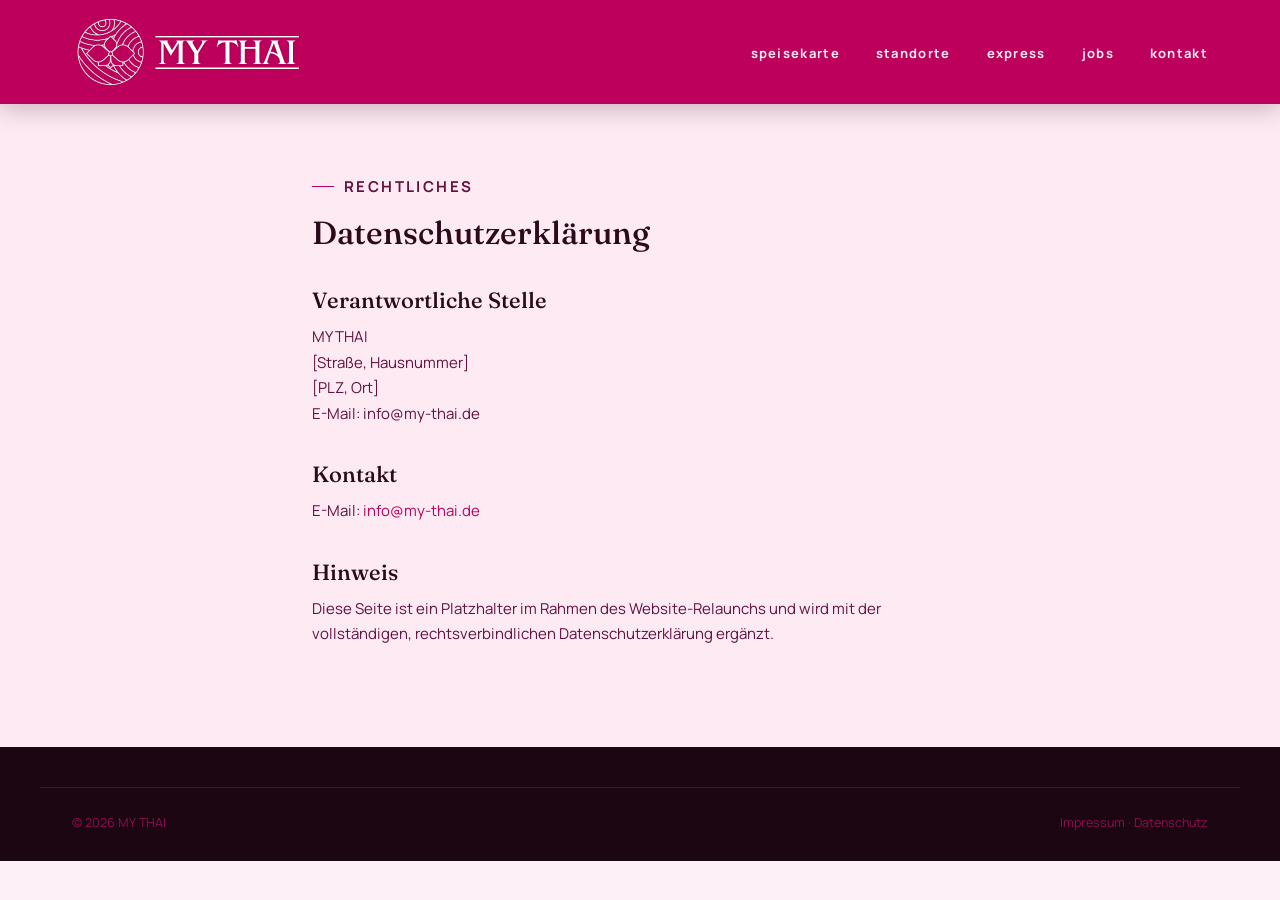
==== datenschutz.html @ 8b44ac1a "Full redesign: pink rebuild — multipage site + single-file version, replaces old site" ====
<!DOCTYPE html>
<html lang="de">
<head>
<meta charset="UTF-8">
<meta name="viewport" content="width=device-width, initial-scale=1.0">
<title>Datenschutz — MY THAI</title>
<link rel="stylesheet" href="assets/style.css">
<style>
  .legal{ background:var(--p-25); padding:170px 0 100px; }
  .legal .wrap{ max-width:720px; }
  .legal h2{ font-size:22px; margin-top:34px; margin-bottom:10px; }
  .legal p{ color:var(--p-700); font-size:15px; line-height:1.7; }
</style>
</head>
<body>
<nav class="nav">
  <div class="nav-inner">
    <a href="index.html" class="nav-logo"><img src="assets/logo.svg" alt="MY THAI"></a>
    <ul class="nav-links" id="navLinks">
      <li><a href="menu.html">speisekarte</a></li>
      <li><a href="standorte.html">standorte</a></li>
      <li><a href="express.html">express</a></li>
      <li><a href="jobs.html">jobs</a></li>
      <li><a href="standorte.html#kontakt">kontakt</a></li>
    </ul>
    <button class="nav-burger" aria-label="Menü"><span></span><span></span><span></span></button>
  </div>
</nav>
<main class="legal">
  <div class="wrap">
    <p class="eyebrow">rechtliches</p>
    <h1 style="margin-top:14px">Datenschutzerklärung</h1>
    <h2>Verantwortliche Stelle</h2>
    <p>MY THAI<br>[Straße, Hausnummer]<br>[PLZ, Ort]<br>E-Mail: info@my-thai.de</p>
    <h2>Kontakt</h2>
    <p>E-Mail: <a href="mailto:info@my-thai.de" style="color:var(--p-400)">info@my-thai.de</a></p>
    <h2>Hinweis</h2>
    <p>Diese Seite ist ein Platzhalter im Rahmen des Website-Relaunchs und wird mit der vollständigen, rechtsverbindlichen Datenschutzerklärung ergänzt.</p>
  </div>
</main>
<footer class="footer" style="padding-top:40px">
  <div class="wrap footer-bottom" style="border-top:1px solid rgba(255,255,255,.1);padding-top:26px">
    <span>© <span id="year"></span> MY THAI</span>
    <span><a href="impressum.html">Impressum</a> · <a href="datenschutz.html">Datenschutz</a></span>
  </div>
</footer>
<script src="assets/main.js"></script>
</body>
</html>
---- assets/style.css ----
/* ===========================================================
   MY THAI — design tokens
   All-pink system: no black, no white. Every surface is a
   step on the same pink→wine scale.
=========================================================== */
@import url('https://fonts.googleapis.com/css2?family=Fraunces:ital,opsz,wght@0,9..144,300;0,9..144,400;0,9..144,500;0,9..144,600;1,9..144,400;1,9..144,500&family=Manrope:wght@400;500;600;700;800&display=swap');

:root{
  /* pink scale — dark to light, replaces black/white entirely.
     anchored on the brand's own pink, #bd005b — the primary, most prominent color site-wide. */
  --p-950:#1C0611;
  --p-900:#2B0A1C;
  --p-800:#3D0E28;
  --p-700:#63113F;
  --p-600:#8F0E52;
  --p-500:#A5004F;
  --p-400:#BD005B;   /* brand primary — exact site pink */
  --p-300:#DE4C8C;
  --p-200:#EE95BE;
  --p-100:#F3AACF;
  --p-50: #F9D3E7;
  --p-25: #FDEAF3;
  --rose-gold:#CFA6A0;

  --ink:#2C0A1B;      /* "black" stand-in */
  --paper:#FDF1F7;    /* "white" stand-in — soft pink, never pure white */

  --display:'Fraunces', serif;
  --body:'Manrope', sans-serif;

  --container: 1200px;
  --radius: 18px;
  --ease: cubic-bezier(.22,.9,.3,1);
}

*,*::before,*::after{ box-sizing:border-box; }
html{ scroll-behavior:smooth; }
body{
  margin:0;
  font-family:var(--body);
  background:var(--paper);
  color:var(--ink);
  -webkit-font-smoothing:antialiased;
  overflow-x:hidden;
}
img{ max-width:100%; display:block; }
a{ color:inherit; text-decoration:none; }
h1,h2,h3,h4{ font-family:var(--display); margin:0; font-weight:500; color:var(--ink); }
p{ margin:0; }
ul{ margin:0; padding:0; list-style:none; }
button{ font-family:inherit; cursor:pointer; }
::selection{ background:var(--p-400); color:var(--p-25); }

.wrap{ max-width:var(--container); margin:0 auto; padding:0 32px; }
@media (max-width:640px){ .wrap{ padding:0 20px; } }

.eyebrow{
  font-family:var(--body);
  font-weight:700;
  font-size:12.5px;
  letter-spacing:.16em;
  text-transform:uppercase;
  color:var(--p-400);
  display:inline-flex;
  align-items:center;
  gap:10px;
}
.eyebrow::before{
  content:'';
  width:22px; height:1px;
  background:var(--p-400);
}

.btn{
  display:inline-flex;
  align-items:center;
  gap:10px;
  padding:15px 30px;
  border-radius:999px;
  font-weight:700;
  font-size:14.5px;
  letter-spacing:.02em;
  border:1.5px solid transparent;
  transition:transform .35s var(--ease), background .3s, color .3s, border-color .3s;
}
.btn-solid{ background:var(--p-400); color:var(--p-25); }
.btn-solid:hover{ background:var(--p-500); transform:translateY(-2px); }
.btn-outline{ border-color:var(--p-300); color:var(--p-25); }
.btn-outline:hover{ background:rgba(255,255,255,.08); transform:translateY(-2px); }
.btn-outline.on-light{ border-color:var(--p-400); color:var(--p-400); }
.btn-outline.on-light:hover{ background:var(--p-50); }

/* ---------- Nav ---------- */
.nav{
  position:fixed; top:0; left:0; right:0; z-index:100;
  background:var(--p-400);
  box-shadow:0 4px 24px rgba(28,6,17,.25);
  padding:12px 0;
}
.nav-inner{
  max-width:var(--container); margin:0 auto; padding:0 32px;
  display:flex; align-items:center; justify-content:space-between;
}
.nav-logo{ display:flex; align-items:center; flex:0 0 auto; }
.nav-logo img{ height:80px; width:auto; }
@media (max-width:640px){
  .nav-logo img{ height:56px; }
}
.nav-links{ display:flex; align-items:center; gap:36px; }
.nav-links a{
  font-size:13px; font-weight:700; letter-spacing:.1em; text-transform:lowercase;
  color:var(--p-25); position:relative; padding:6px 0;
}
.nav-links a::after{
  content:''; position:absolute; left:0; bottom:0; width:0; height:1.5px;
  background:var(--p-25); transition:width .3s var(--ease);
}
.nav-links a:hover::after, .nav-links a.active::after{ width:100%; }
.nav-links a.active{ color:var(--p-950); }
.nav-cta{
  background:var(--p-950); color:var(--p-25); padding:11px 24px; border-radius:999px;
  font-size:13px; font-weight:700;
}
.nav-cta:hover{ background:var(--p-900); }
.nav-burger{ display:none; background:none; border:none; padding:8px; }
.nav-burger span{ display:block; width:24px; height:2px; background:var(--p-25); margin:5px 0; border-radius:2px; }

@media (max-width:900px){
  .nav-links{
    position:fixed; inset:0; background:var(--p-400);
    flex-direction:column; justify-content:center; gap:28px;
    transform:translateX(100%); transition:transform .4s var(--ease);
  }
  .nav-links.open{ transform:translateX(0); }
  .nav-links a{ font-size:20px; }
  .nav-cta{ display:none; }
  .nav-links .nav-cta.mobile{ display:inline-flex; }
  .nav-burger{ display:block; z-index:101; }
}

/* ---------- Ribbon marquee — signature element ---------- */
/* Infinite marquee: two identical groups side by side, animate exactly -50%.
   This is width-independent — always seamless, never gaps, never "stops". */
.ribbon{
  background:var(--p-400);
  overflow:hidden;
  padding:13px 0;
  position:relative;
}
.ribbon-track{
  display:flex;
  width:max-content;
  animation:marquee 24s linear infinite;
}
.ribbon-group{ display:flex; flex-shrink:0; }
.ribbon-track span{
  font-family:var(--display);
  font-style:italic;
  font-size:19px;
  color:var(--p-25);
  padding:0 28px;
  white-space:nowrap;
  flex-shrink:0;
}
.ribbon-track span::after{ content:'·'; margin-left:28px; opacity:.7; }

/* Photo carousel — same technique, images instead of text */
.carousel-band{ background:var(--p-400); overflow:hidden; padding:22px 0; position:relative; }
.carousel-track{ display:flex; width:max-content; animation:marquee 46s linear infinite; }
.carousel-group{ display:flex; gap:18px; flex-shrink:0; padding-right:18px; }
.carousel-item{
  flex:0 0 auto; width:230px; height:160px; border-radius:14px; overflow:hidden;
  border:2px solid rgba(255,255,255,.3);
}
.carousel-item img{ width:100%; height:100%; object-fit:cover; display:block; }

@keyframes marquee{ from{ transform:translateX(0); } to{ transform:translateX(-50%); } }
@media (prefers-reduced-motion: reduce){ .ribbon-track, .carousel-track{ animation:none; } }

/* ---------- Footer ---------- */
.footer{ background:var(--p-950); color:var(--p-100); padding:80px 0 30px; }
.footer-grid{
  display:grid; grid-template-columns:1.3fr 1fr 1fr 1fr; gap:40px;
  padding-bottom:50px; border-bottom:1px solid rgba(255,255,255,.1);
}
.footer h4{ color:var(--p-25); font-size:12.5px; letter-spacing:.14em; text-transform:uppercase; font-family:var(--body); font-weight:700; margin-bottom:18px; }
.footer-links li{ margin-bottom:11px; }
.footer-links a{ color:var(--p-200); font-size:14.5px; }
.footer-links a:hover{ color:var(--p-25); }
.footer-logo img{ height:96px; margin-bottom:16px; }
.footer-tag{ color:var(--p-300); font-size:14px; max-width:280px; line-height:1.6; }
.footer-social{ display:flex; gap:14px; margin-top:20px; }
.footer-social a{
  width:38px; height:38px; border-radius:50%; border:1px solid var(--p-700);
  display:flex; align-items:center; justify-content:center; color:var(--p-200);
  transition:border-color .3s, color .3s;
}
.footer-social a:hover{ border-color:var(--p-400); color:var(--p-400); }
.footer-bottom{
  display:flex; justify-content:space-between; align-items:center;
  padding-top:26px; font-size:12.5px; color:var(--p-600); flex-wrap:wrap; gap:12px;
}
.footer-bottom a{ color:var(--p-600); }
.footer-bottom a:hover{ color:var(--p-300); }
@media (max-width:800px){
  .footer-grid{ grid-template-columns:1fr 1fr; }
}

/* ---------- Page hero (interior pages) ---------- */
.page-hero{
  background:var(--p-950);
  padding:180px 0 90px;
  position:relative;
  overflow:hidden;
}
.page-hero::after{
  content:'';
  position:absolute; inset:0;
  background:radial-gradient(60% 60% at 85% 10%, rgba(196,50,94,.35), transparent 70%);
  pointer-events:none;
}
.page-hero .eyebrow{ color:var(--p-300); }
.page-hero .eyebrow::before{ background:var(--p-300); }
.page-hero h1{ color:var(--p-25); font-size:clamp(40px,6vw,68px); margin-top:18px; line-height:1.02; }
.page-hero p.lead{ color:var(--p-200); font-size:17px; max-width:520px; margin-top:18px; line-height:1.6; }

/* generic section spacing */
.section{ padding:100px 0; }
@media (max-width:700px){ .section{ padding:64px 0; } }

/* reveal-on-scroll */
.reveal{ opacity:0; transform:translateY(18px); transition:opacity .7s var(--ease), transform .7s var(--ease); }
.reveal.in{ opacity:1; transform:none; }
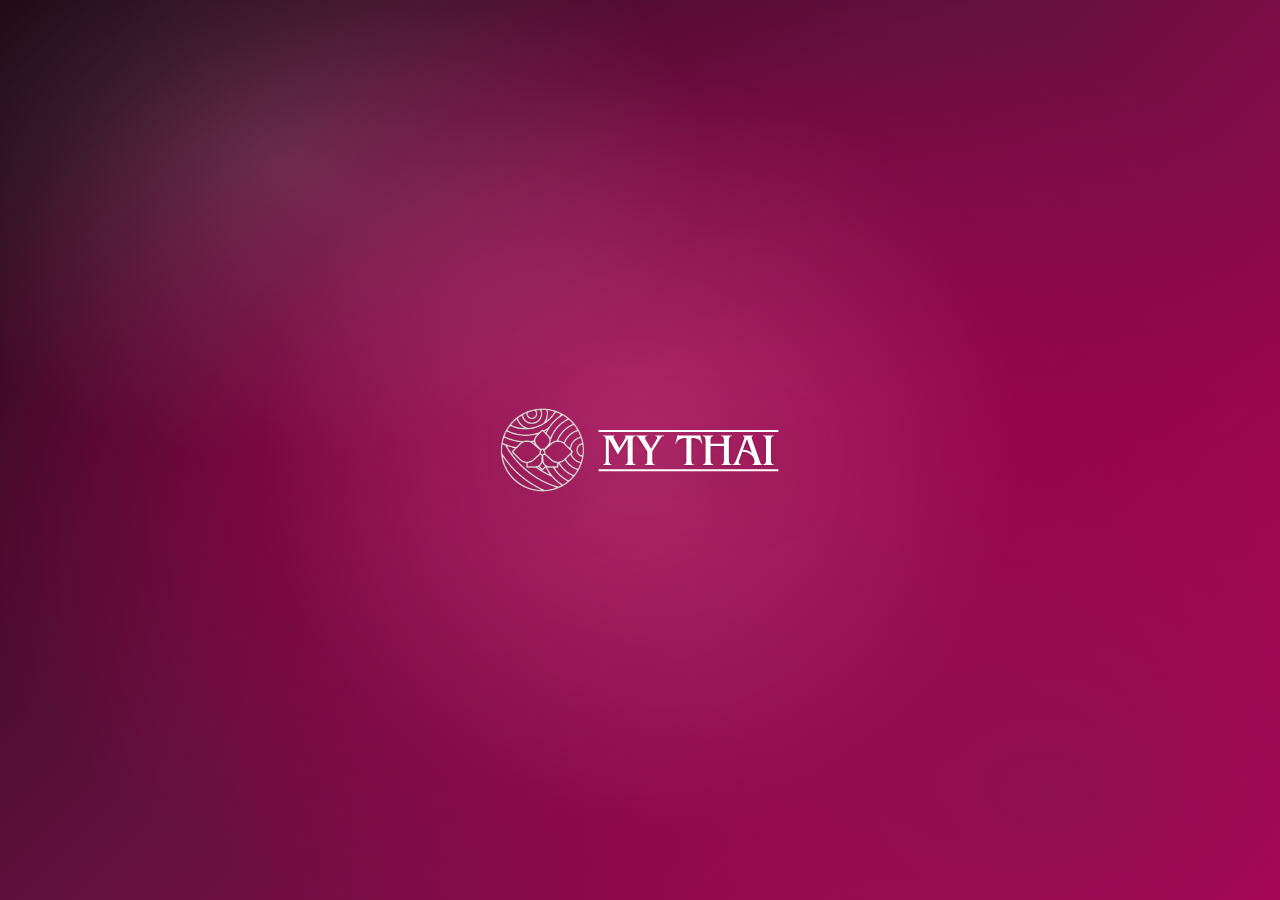
==== commit d13bf04e: "Splash + directional page-curtain animations, diagonal curtain edge, full mobile optimization pass" ====
--- a/datenschutz.html
+++ b/datenschutz.html
@@ -6,13 +6,35 @@
 <title>Datenschutz — MY THAI</title>
 <link rel="stylesheet" href="assets/style.css">
 <style>
-  .legal{ background:var(--p-25); padding:170px 0 100px; }
+  .legal{ background:var(--p-50); padding:126px 0 80px; }
+  @media (max-width:640px){ .legal{ padding:104px 0 60px; } }
   .legal .wrap{ max-width:720px; }
   .legal h2{ font-size:22px; margin-top:34px; margin-bottom:10px; }
   .legal p{ color:var(--p-700); font-size:15px; line-height:1.7; }
 </style>
 </head>
 <body>
+
+<div id="curtain"><div id="curtain-fill"><img src="assets/logo.svg" alt=""></div></div>
+<script>
+(function(){
+  var dir = sessionStorage.getItem('mt_nav_dir');
+  if (dir) {
+    var c = document.getElementById('curtain');
+    var f = c.querySelector('#curtain-fill');
+    c.style.display = 'block';
+    f.style.transform = 'translateX(0%)';
+    c.dataset.pendingReveal = dir;
+  }
+})();
+</script>
+
+<div id="splash">
+  <div id="splash-orb"></div>
+  <div id="splash-ring"></div>
+  <img id="splash-logo" src="assets/logo.svg" alt="MY THAI">
+</div>
+
 <nav class="nav">
   <div class="nav-inner">
     <a href="index.html" class="nav-logo"><img src="assets/logo.svg" alt="MY THAI"></a>
--- a/assets/style.css
+++ b/assets/style.css
@@ -128,14 +128,15 @@
 @media (max-width:900px){
   .nav-links{
     position:fixed; inset:0; background:var(--p-400);
-    flex-direction:column; justify-content:center; gap:28px;
+    flex-direction:column; justify-content:center; gap:22px;
     transform:translateX(100%); transition:transform .4s var(--ease);
   }
   .nav-links.open{ transform:translateX(0); }
-  .nav-links a{ font-size:20px; }
+  .nav-links li{ width:100%; text-align:center; }
+  .nav-links a{ font-size:22px; padding:12px 0; display:block; }
   .nav-cta{ display:none; }
   .nav-links .nav-cta.mobile{ display:inline-flex; }
-  .nav-burger{ display:block; z-index:101; }
+  .nav-burger{ display:flex; align-items:center; justify-content:center; width:44px; height:44px; z-index:101; }
 }
 
 /* ---------- Ribbon marquee — signature element ---------- */
@@ -163,6 +164,10 @@
   flex-shrink:0;
 }
 .ribbon-track span::after{ content:'·'; margin-left:28px; opacity:.7; }
+@media (max-width:480px){
+  .ribbon-track span{ font-size:16px; padding:0 18px; }
+  .ribbon-track span::after{ margin-left:18px; }
+}
 
 /* Photo carousel — same technique, images instead of text */
 .carousel-band{ background:var(--p-400); overflow:hidden; padding:22px 0; position:relative; }
@@ -173,15 +178,24 @@
   border:2px solid rgba(255,255,255,.3);
 }
 .carousel-item img{ width:100%; height:100%; object-fit:cover; display:block; }
+@media (max-width:480px){
+  .carousel-item{ width:168px; height:118px; border-radius:12px; }
+  .carousel-group{ gap:12px; padding-right:12px; }
+}
 
 @keyframes marquee{ from{ transform:translateX(0); } to{ transform:translateX(-50%); } }
 @media (prefers-reduced-motion: reduce){ .ribbon-track, .carousel-track{ animation:none; } }
 
 /* ---------- Footer ---------- */
-.footer{ background:var(--p-950); color:var(--p-100); padding:80px 0 30px; }
+.footer{ background:var(--p-950); color:var(--p-100); padding:70px 0 30px; }
 .footer-grid{
   display:grid; grid-template-columns:1.3fr 1fr 1fr 1fr; gap:40px;
   padding-bottom:50px; border-bottom:1px solid rgba(255,255,255,.1);
+}
+@media (max-width:480px){
+  .footer{ padding:56px 0 24px; }
+  .footer-grid{ grid-template-columns:1fr; gap:34px; padding-bottom:36px; }
+  .footer-logo img{ height:72px; }
 }
 .footer h4{ color:var(--p-25); font-size:12.5px; letter-spacing:.14em; text-transform:uppercase; font-family:var(--body); font-weight:700; margin-bottom:18px; }
 .footer-links li{ margin-bottom:11px; }
@@ -209,9 +223,12 @@
 /* ---------- Page hero (interior pages) ---------- */
 .page-hero{
   background:var(--p-950);
-  padding:180px 0 90px;
+  padding:130px 0 70px;
   position:relative;
   overflow:hidden;
+}
+@media (max-width:640px){
+  .page-hero{ padding:108px 0 50px; }
 }
 .page-hero::after{
   content:'';
@@ -231,3 +248,88 @@
 /* reveal-on-scroll */
 .reveal{ opacity:0; transform:translateY(18px); transition:opacity .7s var(--ease), transform .7s var(--ease); }
 .reveal.in{ opacity:1; transform:none; }
+
+/* ===========================================================
+   Splash intro — plays once when the site is first opened.
+   Logo centered on the brand pink, with soft secondary glows.
+=========================================================== */
+#splash{
+  position:fixed; inset:0; z-index:10000;
+  display:flex; align-items:center; justify-content:center;
+  overflow:hidden;
+  background:
+    radial-gradient(55% 55% at 22% 18%, rgba(255,255,255,.14), transparent 60%),
+    radial-gradient(65% 65% at 82% 88%, var(--p-600) 0%, transparent 62%),
+    radial-gradient(80% 80% at 50% 50%, var(--p-500) 0%, transparent 70%),
+    linear-gradient(135deg, var(--p-950) 0%, var(--p-700) 45%, var(--p-400) 100%);
+  transition: transform .8s cubic-bezier(.76,0,.24,1), opacity .6s ease .1s;
+}
+#splash.hide{ transform:translateY(-100%); opacity:.001; pointer-events:none; }
+#splash-orb{
+  position:absolute; width:60vmax; height:60vmax; border-radius:50%;
+  background:radial-gradient(circle, rgba(255,255,255,.16), transparent 70%);
+  animation: splashDrift 5s ease-in-out infinite alternate;
+  pointer-events:none;
+}
+@keyframes splashDrift{
+  0%{ transform:translate(-8%,-6%) scale(1); }
+  100%{ transform:translate(6%,8%) scale(1.12); }
+}
+#splash-ring{
+  position:absolute; width:220px; height:220px; border-radius:50%;
+  border:1px solid rgba(255,255,255,.35);
+  opacity:0;
+  animation: splashRing 1.8s cubic-bezier(.2,.7,.3,1) .3s infinite;
+}
+@keyframes splashRing{
+  0%{ opacity:.55; transform:scale(.6); }
+  100%{ opacity:0; transform:scale(1.9); }
+}
+#splash-logo{
+  position:relative; z-index:1;
+  height:100px; width:auto;
+  opacity:0; transform:scale(.72);
+  animation: splashLogoIn 1s cubic-bezier(.2,.85,.25,1) .15s forwards;
+  filter: drop-shadow(0 14px 34px rgba(0,0,0,.35));
+}
+@keyframes splashLogoIn{
+  0%{ opacity:0; transform:scale(.62); }
+  60%{ opacity:1; transform:scale(1.06); }
+  100%{ opacity:1; transform:scale(1); }
+}
+@media (prefers-reduced-motion: reduce){
+  #splash{ transition:none; }
+  #splash-orb, #splash-ring, #splash-logo{ animation:none; opacity:1; transform:none; }
+}
+@media (max-width:640px){
+  #splash-logo{ height:72px; filter: drop-shadow(0 8px 20px rgba(0,0,0,.35)); }
+  #splash-ring{ width:150px; height:150px; }
+  #splash-orb{ width:90vmax; height:90vmax; }
+}
+
+/* ===========================================================
+   Page curtain — directional wipe used for in-site navigation.
+   Same palette as the splash, quicker, sweeps left<->right.
+=========================================================== */
+#curtain{
+  position:fixed; inset:0; z-index:9999;
+  display:none; overflow:hidden;
+}
+#curtain-fill{
+  position:absolute; top:0; bottom:0; left:-16vw; width:132vw;
+  display:flex; align-items:center; justify-content:center;
+  background:
+    radial-gradient(70% 70% at 50% 50%, var(--p-500) 0%, transparent 70%),
+    linear-gradient(120deg, var(--p-950) 0%, var(--p-700) 50%, var(--p-400) 100%);
+  clip-path: polygon(9% 0, 100% 0, 91% 100%, 0% 100%);
+  filter: drop-shadow(0 0 55px rgba(189,0,91,.5));
+}
+#curtain img{ height:112px; width:auto; opacity:.92; filter:drop-shadow(0 10px 24px rgba(0,0,0,.3)); }
+@media (max-width:640px){
+  #curtain-fill{
+    left:-24vw; width:148vw; clip-path: polygon(16% 0, 100% 0, 84% 100%, 0% 100%);
+    filter: drop-shadow(0 0 26px rgba(189,0,91,.45));
+  }
+  #curtain img{ height:68px; }
+}
+@media (prefers-reduced-motion: reduce){ #curtain{ display:none !important; } }
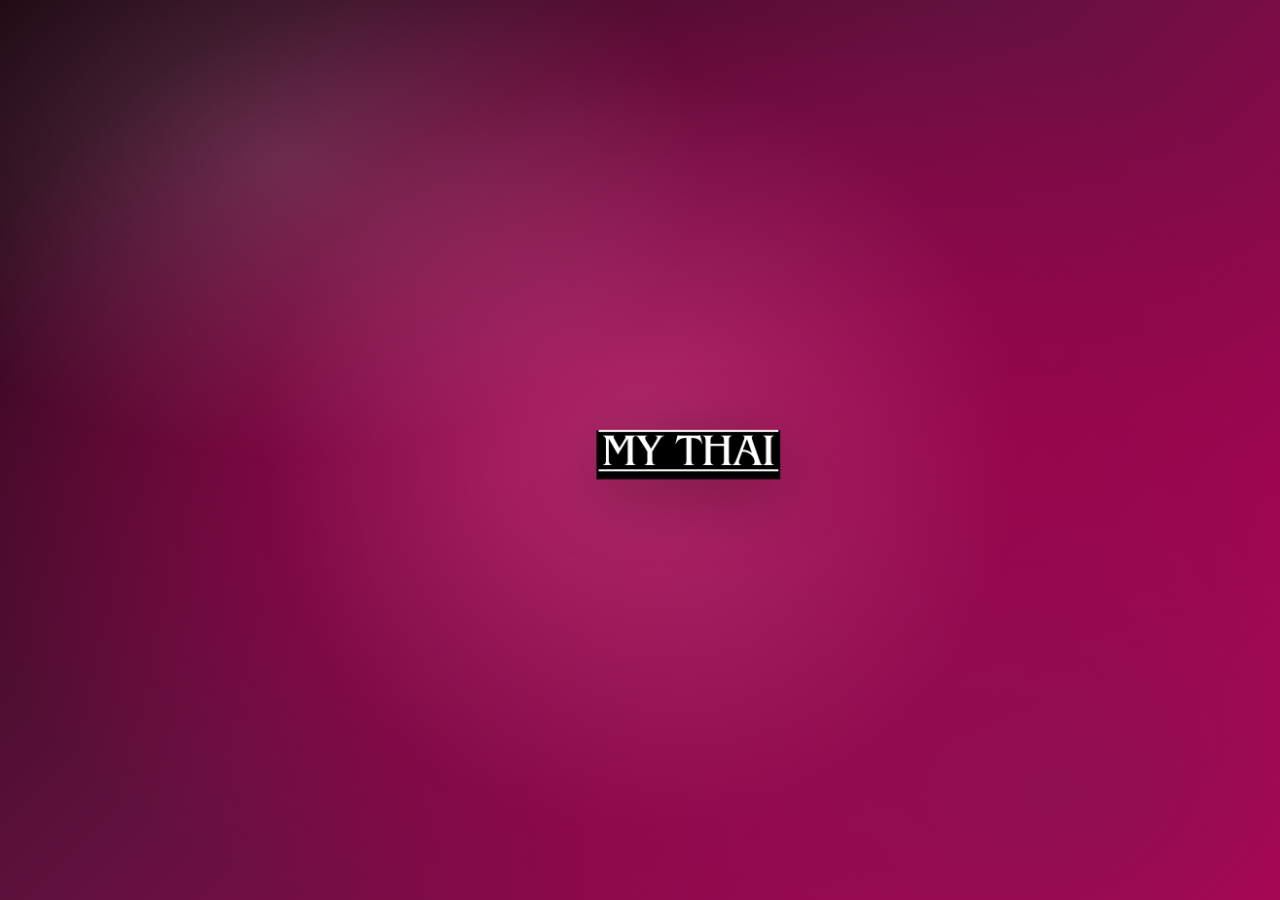
==== commit 2335d4f7: "Fix mobile hero viewport overflow, prettier animated mobile nav (X burger, gradient panel), replace " ====
--- a/datenschutz.html
+++ b/datenschutz.html
@@ -15,7 +15,7 @@
 </head>
 <body>
 
-<div id="curtain"><div id="curtain-fill"><img src="assets/logo.svg" alt=""></div></div>
+<div id="curtain"><div id="curtain-fill"><img src="assets/logo.png" alt=""></div></div>
 <script>
 (function(){
   var dir = sessionStorage.getItem('mt_nav_dir');
@@ -32,12 +32,12 @@
 <div id="splash">
   <div id="splash-orb"></div>
   <div id="splash-ring"></div>
-  <img id="splash-logo" src="assets/logo.svg" alt="MY THAI">
+  <img id="splash-logo" src="assets/logo.png" alt="MY THAI">
 </div>
 
 <nav class="nav">
   <div class="nav-inner">
-    <a href="index.html" class="nav-logo"><img src="assets/logo.svg" alt="MY THAI"></a>
+    <a href="index.html" class="nav-logo"><img src="assets/logo.png" alt="MY THAI"></a>
     <ul class="nav-links" id="navLinks">
       <li><a href="menu.html">speisekarte</a></li>
       <li><a href="standorte.html">standorte</a></li>
--- a/assets/style.css
+++ b/assets/style.css
@@ -122,18 +122,39 @@
   font-size:13px; font-weight:700;
 }
 .nav-cta:hover{ background:var(--p-900); }
-.nav-burger{ display:none; background:none; border:none; padding:8px; }
-.nav-burger span{ display:block; width:24px; height:2px; background:var(--p-25); margin:5px 0; border-radius:2px; }
+.nav-burger{ display:none; align-items:center; justify-content:center; background:none; border:none; padding:0; }
+.nav-burger span{
+  display:block; width:24px; height:2px; background:var(--p-25); margin:5px 0; border-radius:2px;
+  transition: transform .35s var(--ease), opacity .2s ease;
+}
+.nav-burger.open span:nth-child(1){ transform: translateY(7px) rotate(45deg); }
+.nav-burger.open span:nth-child(2){ opacity:0; transform:scaleX(0); }
+.nav-burger.open span:nth-child(3){ transform: translateY(-7px) rotate(-45deg); }
 
 @media (max-width:900px){
   .nav-links{
-    position:fixed; inset:0; background:var(--p-400);
-    flex-direction:column; justify-content:center; gap:22px;
-    transform:translateX(100%); transition:transform .4s var(--ease);
+    position:fixed; inset:0; overflow:hidden;
+    background:
+      radial-gradient(60% 55% at 85% 12%, rgba(255,255,255,.14), transparent 60%),
+      radial-gradient(70% 70% at 10% 92%, var(--p-600) 0%, transparent 65%),
+      linear-gradient(165deg, var(--p-950) 0%, var(--p-600) 55%, var(--p-400) 100%);
+    flex-direction:column; justify-content:center; gap:6px;
+    transform:translateX(100%); transition:transform .45s cubic-bezier(.76,0,.24,1);
   }
   .nav-links.open{ transform:translateX(0); }
-  .nav-links li{ width:100%; text-align:center; }
-  .nav-links a{ font-size:22px; padding:12px 0; display:block; }
+  .nav-links li{ width:100%; text-align:center; overflow:hidden; }
+  .nav-links a{
+    font-size:24px; padding:14px 0; display:block; letter-spacing:.06em;
+    opacity:0; transform:translateY(16px);
+    transition:opacity .5s ease, transform .5s var(--ease), color .3s;
+  }
+  .nav-links a::after{ display:none; }
+  .nav-links.open a{ opacity:1; transform:translateY(0); }
+  .nav-links.open li:nth-child(1) a{ transition-delay:.10s; }
+  .nav-links.open li:nth-child(2) a{ transition-delay:.16s; }
+  .nav-links.open li:nth-child(3) a{ transition-delay:.22s; }
+  .nav-links.open li:nth-child(4) a{ transition-delay:.28s; }
+  .nav-links.open li:nth-child(5) a{ transition-delay:.34s; }
   .nav-cta{ display:none; }
   .nav-links .nav-cta.mobile{ display:inline-flex; }
   .nav-burger{ display:flex; align-items:center; justify-content:center; width:44px; height:44px; z-index:101; }
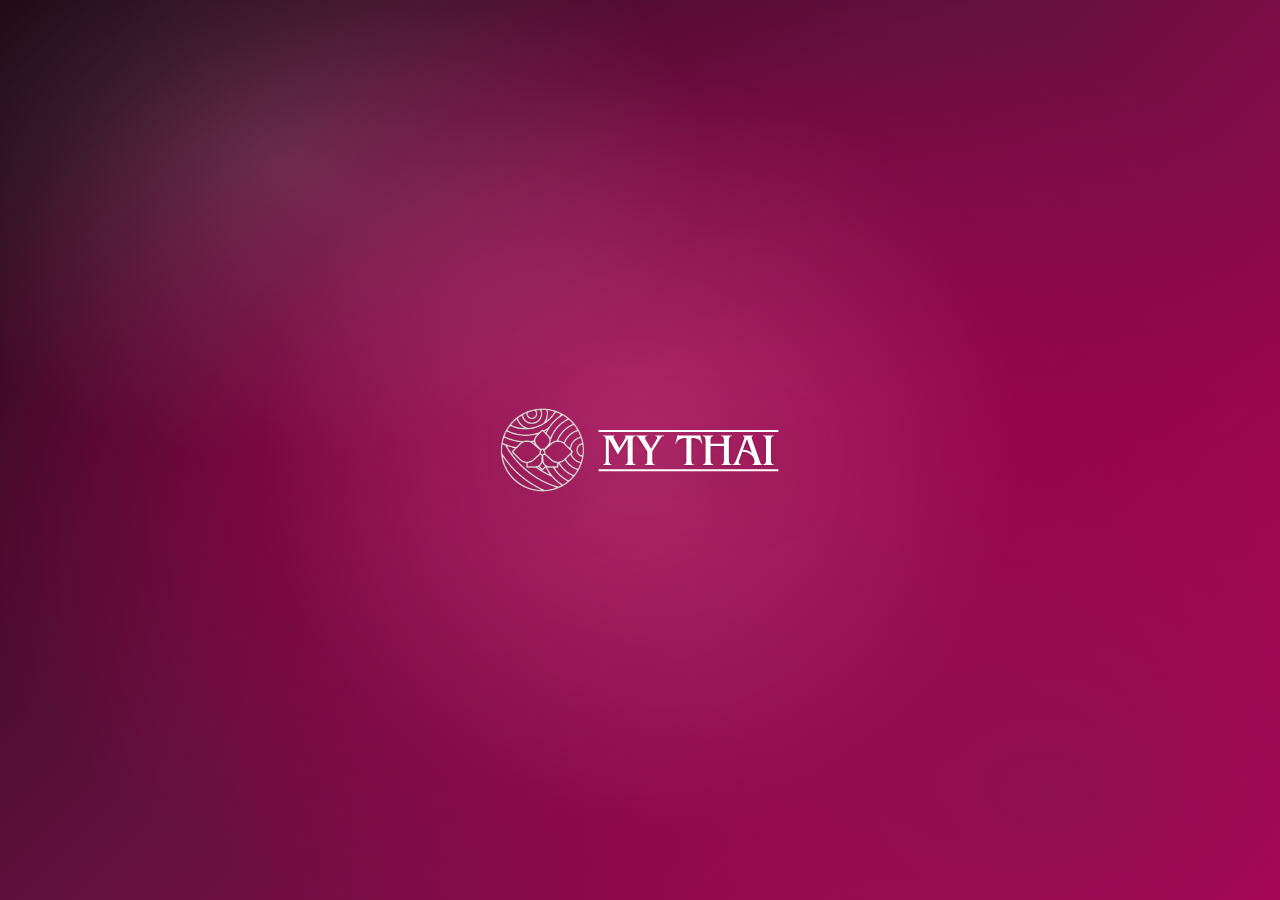
==== commit 121d595f: "Revert logo to the original SVG — PNG rasterization attempts were producing a blank/broken logo (my " ====
--- a/datenschutz.html
+++ b/datenschutz.html
@@ -15,7 +15,7 @@
 </head>
 <body>
 
-<div id="curtain"><div id="curtain-fill"><img src="assets/logo.png" alt=""></div></div>
+<div id="curtain"><div id="curtain-fill"><img src="assets/logo.svg" alt=""></div></div>
 <script>
 (function(){
   var dir = sessionStorage.getItem('mt_nav_dir');
@@ -32,12 +32,12 @@
 <div id="splash">
   <div id="splash-orb"></div>
   <div id="splash-ring"></div>
-  <img id="splash-logo" src="assets/logo.png" alt="MY THAI">
+  <img id="splash-logo" src="assets/logo.svg" alt="MY THAI">
 </div>
 
 <nav class="nav">
   <div class="nav-inner">
-    <a href="index.html" class="nav-logo"><img src="assets/logo.png" alt="MY THAI"></a>
+    <a href="index.html" class="nav-logo"><img src="assets/logo.svg" alt="MY THAI"></a>
     <ul class="nav-links" id="navLinks">
       <li><a href="menu.html">speisekarte</a></li>
       <li><a href="standorte.html">standorte</a></li>
--- a/assets/style.css
+++ b/assets/style.css
@@ -157,7 +157,7 @@
   .nav-links.open li:nth-child(5) a{ transition-delay:.34s; }
   .nav-cta{ display:none; }
   .nav-links .nav-cta.mobile{ display:inline-flex; }
-  .nav-burger{ display:flex; align-items:center; justify-content:center; width:44px; height:44px; z-index:101; }
+  .nav-burger{ display:flex; flex-direction:column; align-items:center; justify-content:center; width:44px; height:44px; z-index:101; }
 }
 
 /* ---------- Ribbon marquee — signature element ---------- */
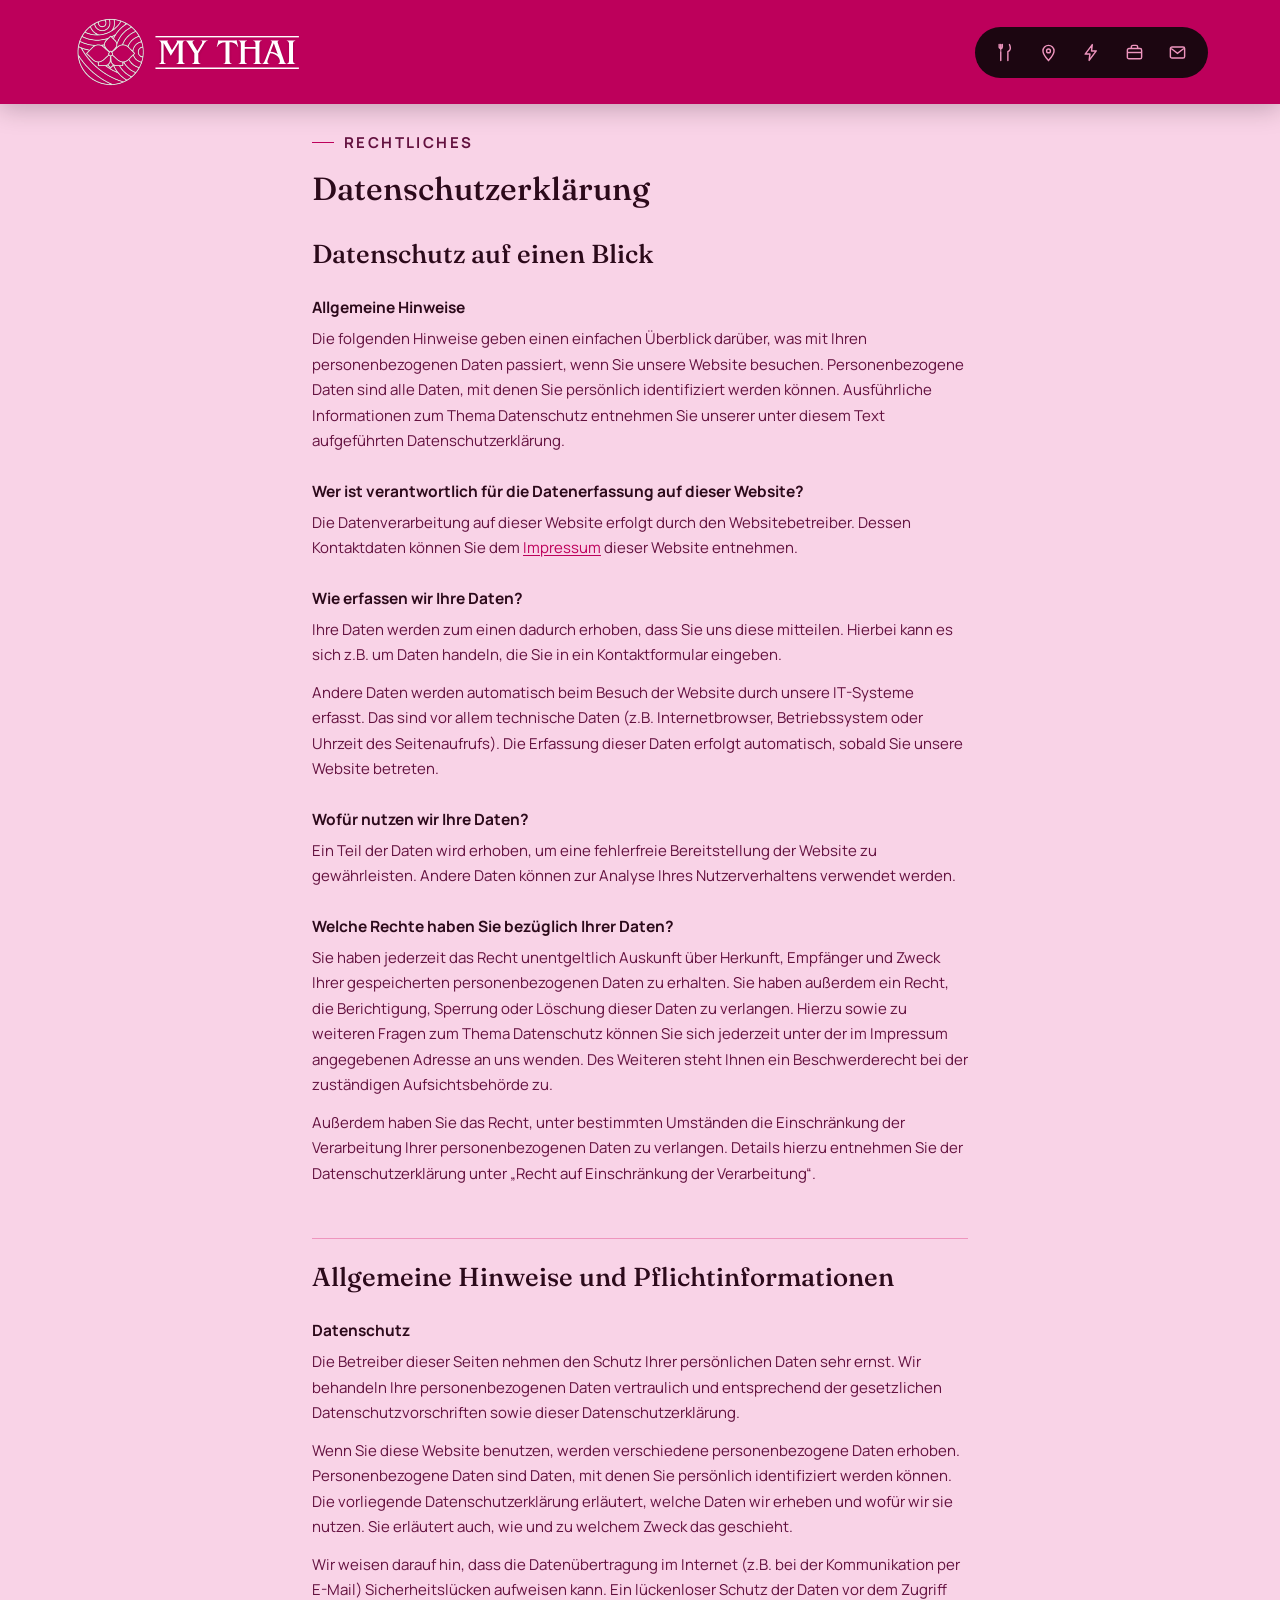
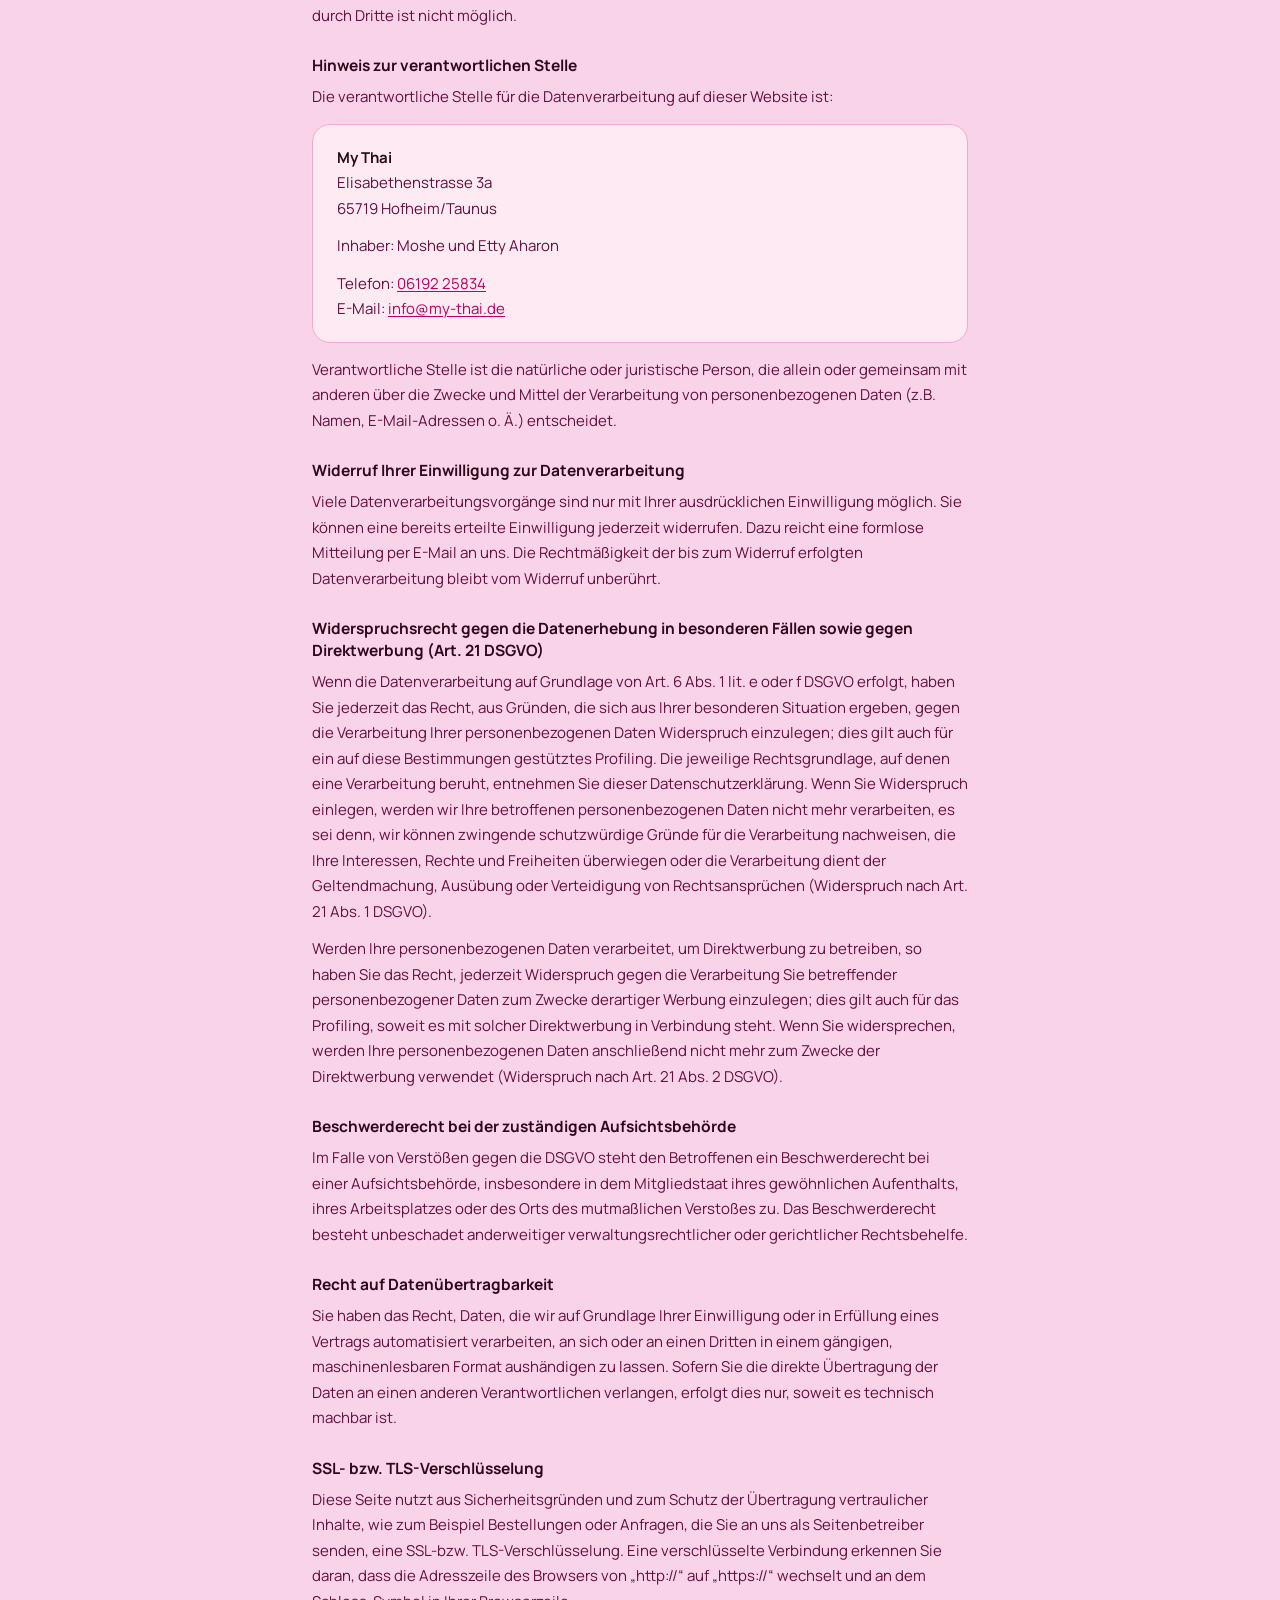
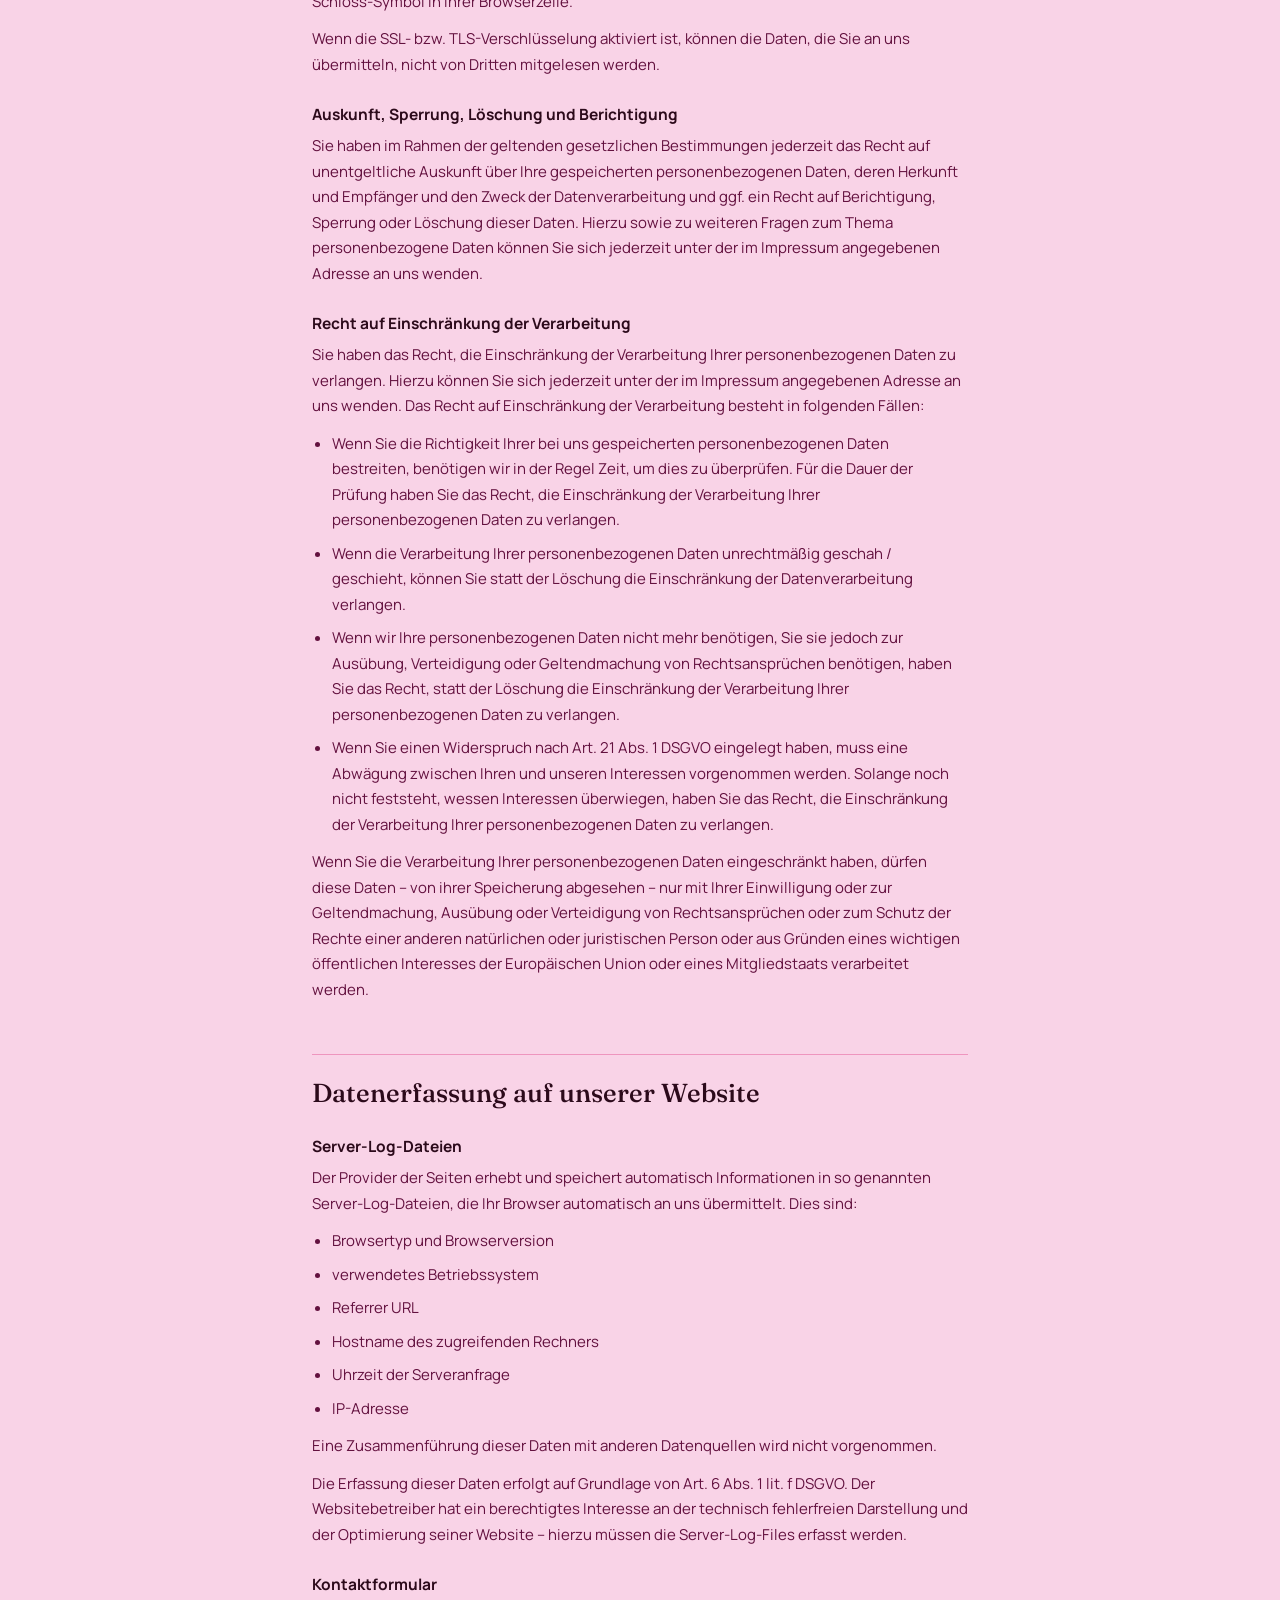
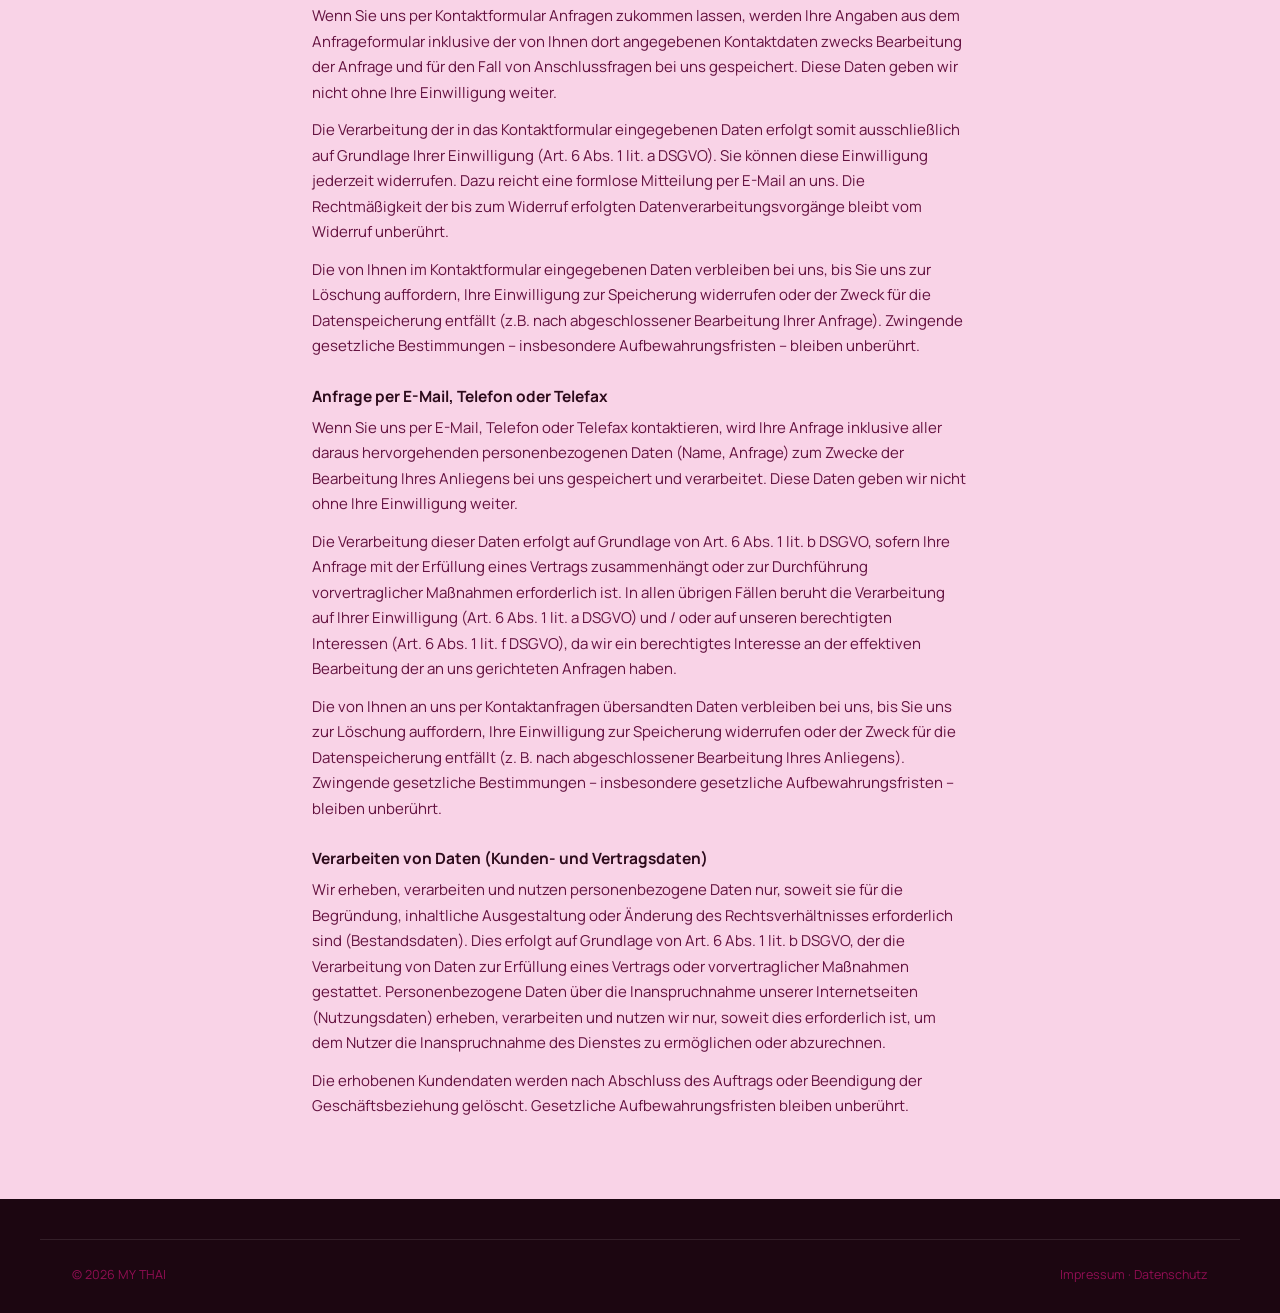
==== commit 8d5ef4ce: "Port Impressum and Datenschutz from the old my-thai.de site Replace the placeholder legal pages with" ====
--- a/datenschutz.html
+++ b/datenschutz.html
@@ -4,13 +4,24 @@
 <meta charset="UTF-8">
 <meta name="viewport" content="width=device-width, initial-scale=1.0">
 <title>Datenschutz — MY THAI</title>
-<link rel="stylesheet" href="assets/style.css">
+<link rel="stylesheet" href="assets/style.css?v=7">
 <style>
   .legal{ background:var(--p-50); padding:126px 0 80px; }
   @media (max-width:640px){ .legal{ padding:104px 0 60px; } }
   .legal .wrap{ max-width:720px; }
-  .legal h2{ font-size:22px; margin-top:34px; margin-bottom:10px; }
+  .legal h2{ font-size:26px; margin-top:52px; margin-bottom:6px; padding-top:22px; border-top:1px solid var(--p-200); }
+  .legal h2:first-of-type{ border-top:none; padding-top:0; margin-top:30px; }
+  .legal h3{ font-family:var(--body); font-size:15.5px; font-weight:700; color:var(--ink); margin-top:26px; margin-bottom:8px; }
   .legal p{ color:var(--p-700); font-size:15px; line-height:1.7; }
+  .legal p + p{ margin-top:12px; }
+  .legal ul{ margin:12px 0; padding-left:20px; list-style:disc; color:var(--p-700); font-size:15px; line-height:1.7; }
+  .legal li + li{ margin-top:8px; }
+  .legal a{ color:var(--p-400); text-decoration:underline; text-underline-offset:2px; }
+  .legal-card{
+    background:var(--p-25); border:1px solid var(--p-100); border-radius:var(--radius);
+    padding:20px 24px; margin:14px 0;
+  }
+  .legal-card strong{ color:var(--ink); }
 </style>
 </head>
 <body>
@@ -39,11 +50,11 @@
   <div class="nav-inner">
     <a href="index.html" class="nav-logo"><img src="assets/logo.svg" alt="MY THAI"></a>
     <ul class="nav-links" id="navLinks">
-      <li><a href="menu.html">speisekarte</a></li>
-      <li><a href="standorte.html">standorte</a></li>
-      <li><a href="express.html">express</a></li>
-      <li><a href="jobs.html">jobs</a></li>
-      <li><a href="standorte.html#kontakt">kontakt</a></li>
+      <li><a href="menu.html"><span class="pill-icon"><svg viewBox="0 0 24 24" fill="none" stroke="currentColor" stroke-width="1.8" stroke-linecap="round" stroke-linejoin="round"><path d="M6 2v7M4 2v3a2 2 0 0 0 4 0V2M6 11v11"/><path d="M17 2c1.5 3 1.5 6-.5 8L15 11v11"/></svg></span><span class="pill-label">speisekarte</span></a></li>
+      <li><a href="standorte.html"><span class="pill-icon"><svg viewBox="0 0 24 24" fill="none" stroke="currentColor" stroke-width="1.8"><path d="M12 22s7-7.58 7-12A7 7 0 0 0 5 10c0 4.42 7 12 7 12Z"/><circle cx="12" cy="10" r="2.4"/></svg></span><span class="pill-label">standorte</span></a></li>
+      <li><a href="express.html"><span class="pill-icon"><svg viewBox="0 0 24 24" fill="none" stroke="currentColor" stroke-width="1.8" stroke-linejoin="round"><path d="M13 2 4 14h6l-1 8 9-12h-6z"/></svg></span><span class="pill-label">express</span></a></li>
+      <li><a href="jobs.html"><span class="pill-icon"><svg viewBox="0 0 24 24" fill="none" stroke="currentColor" stroke-width="1.8"><rect x="3" y="7" width="18" height="13" rx="2"/><path d="M8 7V5a2 2 0 0 1 2-2h4a2 2 0 0 1 2 2v2"/><path d="M3 12h18"/></svg></span><span class="pill-label">jobs</span></a></li>
+      <li><a href="standorte.html#kontakt"><span class="pill-icon"><svg viewBox="0 0 24 24" fill="none" stroke="currentColor" stroke-width="1.8"><rect x="3" y="5" width="18" height="14" rx="2"/><path d="m4 7 8 6 8-6"/></svg></span><span class="pill-label">kontakt</span></a></li>
     </ul>
     <button class="nav-burger" aria-label="Menü"><span></span><span></span><span></span></button>
   </div>
@@ -52,12 +63,99 @@
   <div class="wrap">
     <p class="eyebrow">rechtliches</p>
     <h1 style="margin-top:14px">Datenschutzerklärung</h1>
-    <h2>Verantwortliche Stelle</h2>
-    <p>MY THAI<br>[Straße, Hausnummer]<br>[PLZ, Ort]<br>E-Mail: info@my-thai.de</p>
-    <h2>Kontakt</h2>
-    <p>E-Mail: <a href="mailto:info@my-thai.de" style="color:var(--p-400)">info@my-thai.de</a></p>
-    <h2>Hinweis</h2>
-    <p>Diese Seite ist ein Platzhalter im Rahmen des Website-Relaunchs und wird mit der vollständigen, rechtsverbindlichen Datenschutzerklärung ergänzt.</p>
+    <h2>Datenschutz auf einen Blick</h2>
+
+    <h3>Allgemeine Hinweise</h3>
+    <p>Die folgenden Hinweise geben einen einfachen Überblick darüber, was mit Ihren personenbezogenen Daten passiert, wenn Sie unsere Website besuchen. Personenbezogene Daten sind alle Daten, mit denen Sie persönlich identifiziert werden können. Ausführliche Informationen zum Thema Datenschutz entnehmen Sie unserer unter diesem Text aufgeführten Datenschutzerklärung.</p>
+
+    <h3>Wer ist verantwortlich für die Datenerfassung auf dieser Website?</h3>
+    <p>Die Datenverarbeitung auf dieser Website erfolgt durch den Websitebetreiber. Dessen Kontaktdaten können Sie dem <a href="impressum.html">Impressum</a> dieser Website entnehmen.</p>
+
+    <h3>Wie erfassen wir Ihre Daten?</h3>
+    <p>Ihre Daten werden zum einen dadurch erhoben, dass Sie uns diese mitteilen. Hierbei kann es sich z.B. um Daten handeln, die Sie in ein Kontaktformular eingeben.</p>
+    <p>Andere Daten werden automatisch beim Besuch der Website durch unsere IT-Systeme erfasst. Das sind vor allem technische Daten (z.B. Internetbrowser, Betriebssystem oder Uhrzeit des Seitenaufrufs). Die Erfassung dieser Daten erfolgt automatisch, sobald Sie unsere Website betreten.</p>
+
+    <h3>Wofür nutzen wir Ihre Daten?</h3>
+    <p>Ein Teil der Daten wird erhoben, um eine fehlerfreie Bereitstellung der Website zu gewährleisten. Andere Daten können zur Analyse Ihres Nutzerverhaltens verwendet werden.</p>
+
+    <h3>Welche Rechte haben Sie bezüglich Ihrer Daten?</h3>
+    <p>Sie haben jederzeit das Recht unentgeltlich Auskunft über Herkunft, Empfänger und Zweck Ihrer gespeicherten personenbezogenen Daten zu erhalten. Sie haben außerdem ein Recht, die Berichtigung, Sperrung oder Löschung dieser Daten zu verlangen. Hierzu sowie zu weiteren Fragen zum Thema Datenschutz können Sie sich jederzeit unter der im Impressum angegebenen Adresse an uns wenden. Des Weiteren steht Ihnen ein Beschwerderecht bei der zuständigen Aufsichtsbehörde zu.</p>
+    <p>Außerdem haben Sie das Recht, unter bestimmten Umständen die Einschränkung der Verarbeitung Ihrer personenbezogenen Daten zu verlangen. Details hierzu entnehmen Sie der Datenschutzerklärung unter „Recht auf Einschränkung der Verarbeitung“.</p>
+
+    <h2>Allgemeine Hinweise und Pflichtinformationen</h2>
+
+    <h3>Datenschutz</h3>
+    <p>Die Betreiber dieser Seiten nehmen den Schutz Ihrer persönlichen Daten sehr ernst. Wir behandeln Ihre personenbezogenen Daten vertraulich und entsprechend der gesetzlichen Datenschutzvorschriften sowie dieser Datenschutzerklärung.</p>
+    <p>Wenn Sie diese Website benutzen, werden verschiedene personenbezogene Daten erhoben. Personenbezogene Daten sind Daten, mit denen Sie persönlich identifiziert werden können. Die vorliegende Datenschutzerklärung erläutert, welche Daten wir erheben und wofür wir sie nutzen. Sie erläutert auch, wie und zu welchem Zweck das geschieht.</p>
+    <p>Wir weisen darauf hin, dass die Datenübertragung im Internet (z.B. bei der Kommunikation per E-Mail) Sicherheitslücken aufweisen kann. Ein lückenloser Schutz der Daten vor dem Zugriff durch Dritte ist nicht möglich.</p>
+
+    <h3>Hinweis zur verantwortlichen Stelle</h3>
+    <p>Die verantwortliche Stelle für die Datenverarbeitung auf dieser Website ist:</p>
+    <div class="legal-card">
+      <p><strong>My Thai</strong><br>Elisabethenstrasse 3a<br>65719 Hofheim/Taunus</p>
+      <p>Inhaber: Moshe und Etty Aharon</p>
+      <p>Telefon: <a href="tel:+49619225834">06192 25834</a><br>E-Mail: <a href="mailto:info@my-thai.de">info@my-thai.de</a></p>
+    </div>
+    <p>Verantwortliche Stelle ist die natürliche oder juristische Person, die allein oder gemeinsam mit anderen über die Zwecke und Mittel der Verarbeitung von personenbezogenen Daten (z.B. Namen, E-Mail-Adressen o. Ä.) entscheidet.</p>
+
+    <h3>Widerruf Ihrer Einwilligung zur Datenverarbeitung</h3>
+    <p>Viele Datenverarbeitungsvorgänge sind nur mit Ihrer ausdrücklichen Einwilligung möglich. Sie können eine bereits erteilte Einwilligung jederzeit widerrufen. Dazu reicht eine formlose Mitteilung per E-Mail an uns. Die Rechtmäßigkeit der bis zum Widerruf erfolgten Datenverarbeitung bleibt vom Widerruf unberührt.</p>
+
+    <h3>Widerspruchsrecht gegen die Datenerhebung in besonderen Fällen sowie gegen Direktwerbung (Art. 21 DSGVO)</h3>
+    <p>Wenn die Datenverarbeitung auf Grundlage von Art. 6 Abs. 1 lit. e oder f DSGVO erfolgt, haben Sie jederzeit das Recht, aus Gründen, die sich aus Ihrer besonderen Situation ergeben, gegen die Verarbeitung Ihrer personenbezogenen Daten Widerspruch einzulegen; dies gilt auch für ein auf diese Bestimmungen gestütztes Profiling. Die jeweilige Rechtsgrundlage, auf denen eine Verarbeitung beruht, entnehmen Sie dieser Datenschutzerklärung. Wenn Sie Widerspruch einlegen, werden wir Ihre betroffenen personenbezogenen Daten nicht mehr verarbeiten, es sei denn, wir können zwingende schutzwürdige Gründe für die Verarbeitung nachweisen, die Ihre Interessen, Rechte und Freiheiten überwiegen oder die Verarbeitung dient der Geltendmachung, Ausübung oder Verteidigung von Rechtsansprüchen (Widerspruch nach Art. 21 Abs. 1 DSGVO).</p>
+    <p>Werden Ihre personenbezogenen Daten verarbeitet, um Direktwerbung zu betreiben, so haben Sie das Recht, jederzeit Widerspruch gegen die Verarbeitung Sie betreffender personenbezogener Daten zum Zwecke derartiger Werbung einzulegen; dies gilt auch für das Profiling, soweit es mit solcher Direktwerbung in Verbindung steht. Wenn Sie widersprechen, werden Ihre personenbezogenen Daten anschließend nicht mehr zum Zwecke der Direktwerbung verwendet (Widerspruch nach Art. 21 Abs. 2 DSGVO).</p>
+
+    <h3>Beschwerderecht bei der zuständigen Aufsichtsbehörde</h3>
+    <p>Im Falle von Verstößen gegen die DSGVO steht den Betroffenen ein Beschwerderecht bei einer Aufsichtsbehörde, insbesondere in dem Mitgliedstaat ihres gewöhnlichen Aufenthalts, ihres Arbeitsplatzes oder des Orts des mutmaßlichen Verstoßes zu. Das Beschwerderecht besteht unbeschadet anderweitiger verwaltungsrechtlicher oder gerichtlicher Rechtsbehelfe.</p>
+
+    <h3>Recht auf Datenübertragbarkeit</h3>
+    <p>Sie haben das Recht, Daten, die wir auf Grundlage Ihrer Einwilligung oder in Erfüllung eines Vertrags automatisiert verarbeiten, an sich oder an einen Dritten in einem gängigen, maschinenlesbaren Format aushändigen zu lassen. Sofern Sie die direkte Übertragung der Daten an einen anderen Verantwortlichen verlangen, erfolgt dies nur, soweit es technisch machbar ist.</p>
+
+    <h3>SSL- bzw. TLS-Verschlüsselung</h3>
+    <p>Diese Seite nutzt aus Sicherheitsgründen und zum Schutz der Übertragung vertraulicher Inhalte, wie zum Beispiel Bestellungen oder Anfragen, die Sie an uns als Seitenbetreiber senden, eine SSL-bzw. TLS-Verschlüsselung. Eine verschlüsselte Verbindung erkennen Sie daran, dass die Adresszeile des Browsers von „http://“ auf „https://“ wechselt und an dem Schloss-Symbol in Ihrer Browserzeile.</p>
+    <p>Wenn die SSL- bzw. TLS-Verschlüsselung aktiviert ist, können die Daten, die Sie an uns übermitteln, nicht von Dritten mitgelesen werden.</p>
+
+    <h3>Auskunft, Sperrung, Löschung und Berichtigung</h3>
+    <p>Sie haben im Rahmen der geltenden gesetzlichen Bestimmungen jederzeit das Recht auf unentgeltliche Auskunft über Ihre gespeicherten personenbezogenen Daten, deren Herkunft und Empfänger und den Zweck der Datenverarbeitung und ggf. ein Recht auf Berichtigung, Sperrung oder Löschung dieser Daten. Hierzu sowie zu weiteren Fragen zum Thema personenbezogene Daten können Sie sich jederzeit unter der im Impressum angegebenen Adresse an uns wenden.</p>
+
+    <h3>Recht auf Einschränkung der Verarbeitung</h3>
+    <p>Sie haben das Recht, die Einschränkung der Verarbeitung Ihrer personenbezogenen Daten zu verlangen. Hierzu können Sie sich jederzeit unter der im Impressum angegebenen Adresse an uns wenden. Das Recht auf Einschränkung der Verarbeitung besteht in folgenden Fällen:</p>
+    <ul>
+      <li>Wenn Sie die Richtigkeit Ihrer bei uns gespeicherten personenbezogenen Daten bestreiten, benötigen wir in der Regel Zeit, um dies zu überprüfen. Für die Dauer der Prüfung haben Sie das Recht, die Einschränkung der Verarbeitung Ihrer personenbezogenen Daten zu verlangen.</li>
+      <li>Wenn die Verarbeitung Ihrer personenbezogenen Daten unrechtmäßig geschah / geschieht, können Sie statt der Löschung die Einschränkung der Datenverarbeitung verlangen.</li>
+      <li>Wenn wir Ihre personenbezogenen Daten nicht mehr benötigen, Sie sie jedoch zur Ausübung, Verteidigung oder Geltendmachung von Rechtsansprüchen benötigen, haben Sie das Recht, statt der Löschung die Einschränkung der Verarbeitung Ihrer personenbezogenen Daten zu verlangen.</li>
+      <li>Wenn Sie einen Widerspruch nach Art. 21 Abs. 1 DSGVO eingelegt haben, muss eine Abwägung zwischen Ihren und unseren Interessen vorgenommen werden. Solange noch nicht feststeht, wessen Interessen überwiegen, haben Sie das Recht, die Einschränkung der Verarbeitung Ihrer personenbezogenen Daten zu verlangen.</li>
+    </ul>
+    <p>Wenn Sie die Verarbeitung Ihrer personenbezogenen Daten eingeschränkt haben, dürfen diese Daten – von ihrer Speicherung abgesehen – nur mit Ihrer Einwilligung oder zur Geltendmachung, Ausübung oder Verteidigung von Rechtsansprüchen oder zum Schutz der Rechte einer anderen natürlichen oder juristischen Person oder aus Gründen eines wichtigen öffentlichen Interesses der Europäischen Union oder eines Mitgliedstaats verarbeitet werden.</p>
+
+    <h2>Datenerfassung auf unserer Website</h2>
+
+    <h3>Server-Log-Dateien</h3>
+    <p>Der Provider der Seiten erhebt und speichert automatisch Informationen in so genannten Server-Log-Dateien, die Ihr Browser automatisch an uns übermittelt. Dies sind:</p>
+    <ul>
+      <li>Browsertyp und Browserversion</li>
+      <li>verwendetes Betriebssystem</li>
+      <li>Referrer URL</li>
+      <li>Hostname des zugreifenden Rechners</li>
+      <li>Uhrzeit der Serveranfrage</li>
+      <li>IP-Adresse</li>
+    </ul>
+    <p>Eine Zusammenführung dieser Daten mit anderen Datenquellen wird nicht vorgenommen.</p>
+    <p>Die Erfassung dieser Daten erfolgt auf Grundlage von Art. 6 Abs. 1 lit. f DSGVO. Der Websitebetreiber hat ein berechtigtes Interesse an der technisch fehlerfreien Darstellung und der Optimierung seiner Website – hierzu müssen die Server-Log-Files erfasst werden.</p>
+
+    <h3>Kontaktformular</h3>
+    <p>Wenn Sie uns per Kontaktformular Anfragen zukommen lassen, werden Ihre Angaben aus dem Anfrageformular inklusive der von Ihnen dort angegebenen Kontaktdaten zwecks Bearbeitung der Anfrage und für den Fall von Anschlussfragen bei uns gespeichert. Diese Daten geben wir nicht ohne Ihre Einwilligung weiter.</p>
+    <p>Die Verarbeitung der in das Kontaktformular eingegebenen Daten erfolgt somit ausschließlich auf Grundlage Ihrer Einwilligung (Art. 6 Abs. 1 lit. a DSGVO). Sie können diese Einwilligung jederzeit widerrufen. Dazu reicht eine formlose Mitteilung per E-Mail an uns. Die Rechtmäßigkeit der bis zum Widerruf erfolgten Datenverarbeitungsvorgänge bleibt vom Widerruf unberührt.</p>
+    <p>Die von Ihnen im Kontaktformular eingegebenen Daten verbleiben bei uns, bis Sie uns zur Löschung auffordern, Ihre Einwilligung zur Speicherung widerrufen oder der Zweck für die Datenspeicherung entfällt (z.B. nach abgeschlossener Bearbeitung Ihrer Anfrage). Zwingende gesetzliche Bestimmungen – insbesondere Aufbewahrungsfristen – bleiben unberührt.</p>
+
+    <h3>Anfrage per E-Mail, Telefon oder Telefax</h3>
+    <p>Wenn Sie uns per E-Mail, Telefon oder Telefax kontaktieren, wird Ihre Anfrage inklusive aller daraus hervorgehenden personenbezogenen Daten (Name, Anfrage) zum Zwecke der Bearbeitung Ihres Anliegens bei uns gespeichert und verarbeitet. Diese Daten geben wir nicht ohne Ihre Einwilligung weiter.</p>
+    <p>Die Verarbeitung dieser Daten erfolgt auf Grundlage von Art. 6 Abs. 1 lit. b DSGVO, sofern Ihre Anfrage mit der Erfüllung eines Vertrags zusammenhängt oder zur Durchführung vorvertraglicher Maßnahmen erforderlich ist. In allen übrigen Fällen beruht die Verarbeitung auf Ihrer Einwilligung (Art. 6 Abs. 1 lit. a DSGVO) und / oder auf unseren berechtigten Interessen (Art. 6 Abs. 1 lit. f DSGVO), da wir ein berechtigtes Interesse an der effektiven Bearbeitung der an uns gerichteten Anfragen haben.</p>
+    <p>Die von Ihnen an uns per Kontaktanfragen übersandten Daten verbleiben bei uns, bis Sie uns zur Löschung auffordern, Ihre Einwilligung zur Speicherung widerrufen oder der Zweck für die Datenspeicherung entfällt (z. B. nach abgeschlossener Bearbeitung Ihres Anliegens). Zwingende gesetzliche Bestimmungen – insbesondere gesetzliche Aufbewahrungsfristen – bleiben unberührt.</p>
+
+    <h3>Verarbeiten von Daten (Kunden- und Vertragsdaten)</h3>
+    <p>Wir erheben, verarbeiten und nutzen personenbezogene Daten nur, soweit sie für die Begründung, inhaltliche Ausgestaltung oder Änderung des Rechtsverhältnisses erforderlich sind (Bestandsdaten). Dies erfolgt auf Grundlage von Art. 6 Abs. 1 lit. b DSGVO, der die Verarbeitung von Daten zur Erfüllung eines Vertrags oder vorvertraglicher Maßnahmen gestattet. Personenbezogene Daten über die Inanspruchnahme unserer Internetseiten (Nutzungsdaten) erheben, verarbeiten und nutzen wir nur, soweit dies erforderlich ist, um dem Nutzer die Inanspruchnahme des Dienstes zu ermöglichen oder abzurechnen.</p>
+    <p>Die erhobenen Kundendaten werden nach Abschluss des Auftrags oder Beendigung der Geschäftsbeziehung gelöscht. Gesetzliche Aufbewahrungsfristen bleiben unberührt.</p>
   </div>
 </main>
 <footer class="footer" style="padding-top:40px">
@@ -66,6 +164,6 @@
     <span><a href="impressum.html">Impressum</a> · <a href="datenschutz.html">Datenschutz</a></span>
   </div>
 </footer>
-<script src="assets/main.js"></script>
+<script src="assets/main.js?v=6"></script>
 </body>
 </html>
--- a/assets/style.css
+++ b/assets/style.css
@@ -98,6 +98,7 @@
   padding:12px 0;
 }
 .nav-inner{
+  position:relative;
   max-width:var(--container); margin:0 auto; padding:0 32px;
   display:flex; align-items:center; justify-content:space-between;
 }
@@ -106,58 +107,77 @@
 @media (max-width:640px){
   .nav-logo img{ height:56px; }
 }
-.nav-links{ display:flex; align-items:center; gap:36px; }
 .nav-links a{
   font-size:13px; font-weight:700; letter-spacing:.1em; text-transform:lowercase;
-  color:var(--p-25); position:relative; padding:6px 0;
-}
-.nav-links a::after{
-  content:''; position:absolute; left:0; bottom:0; width:0; height:1.5px;
-  background:var(--p-25); transition:width .3s var(--ease);
-}
-.nav-links a:hover::after, .nav-links a.active::after{ width:100%; }
-.nav-links a.active{ color:var(--p-950); }
-.nav-cta{
-  background:var(--p-950); color:var(--p-25); padding:11px 24px; border-radius:999px;
-  font-size:13px; font-weight:700;
-}
-.nav-cta:hover{ background:var(--p-900); }
+  color:var(--p-25); position:relative;
+}
+.pill-icon{ display:flex; flex:0 0 auto; width:19px; height:19px; }
+.pill-icon svg{ width:100%; height:100%; }
+.pill-label{ display:block; white-space:nowrap; }
+
+/* ---------- desktop nav pill: icons only, hover to reveal labels ---------- */
+@media (min-width:901px){
+  .nav-links{
+    display:flex; align-items:center; gap:2px;
+    background:var(--p-950); border-radius:999px;
+    padding:9px 10px; transition:gap .35s var(--ease);
+  }
+  .nav-links a{
+    display:flex; flex-direction:column; align-items:center; justify-content:center;
+    padding:7px 11px; border-radius:999px; color:var(--p-200);
+    transition:color .3s, background .3s, padding .35s var(--ease);
+  }
+  .nav-links a:hover{ color:var(--p-25); background:rgba(255,255,255,.1); }
+  .nav-links a.active{ color:var(--p-25); background:var(--p-400); }
+  .pill-label{
+    font-size:0; max-height:0; opacity:0; margin-top:0; overflow:hidden;
+    letter-spacing:.07em; font-weight:700;
+    transition:font-size .3s ease, max-height .35s ease, opacity .25s ease, margin-top .35s ease;
+  }
+  .nav-links:hover, .nav-links:focus-within{ gap:4px; }
+  .nav-links:hover a, .nav-links:focus-within a{ padding:9px 14px; }
+  .nav-links:hover .pill-label, .nav-links:focus-within .pill-label{
+    font-size:10.5px; max-height:16px; opacity:1; margin-top:6px;
+  }
+}
 .nav-burger{ display:none; align-items:center; justify-content:center; background:none; border:none; padding:0; }
 .nav-burger span{
-  display:block; width:24px; height:2px; background:var(--p-25); margin:5px 0; border-radius:2px;
+  display:block; width:18px; height:1.5px; background:var(--p-25); margin:3px 0; border-radius:2px;
   transition: transform .35s var(--ease), opacity .2s ease;
 }
-.nav-burger.open span:nth-child(1){ transform: translateY(7px) rotate(45deg); }
+.nav-burger.open span:nth-child(1){ transform: translateY(5px) rotate(45deg); }
 .nav-burger.open span:nth-child(2){ opacity:0; transform:scaleX(0); }
-.nav-burger.open span:nth-child(3){ transform: translateY(-7px) rotate(-45deg); }
-
+.nav-burger.open span:nth-child(3){ transform: translateY(-5px) rotate(-45deg); }
+
+/* ---------- mobile nav: dark pill button that drops down a panel ---------- */
 @media (max-width:900px){
+  .nav-burger{
+    display:flex; flex-direction:column; align-items:center; justify-content:center;
+    width:52px; height:38px; border-radius:999px; background:var(--p-950);
+    z-index:101; transition:background .3s;
+  }
+  .nav-burger.open{ background:var(--p-900); }
+
   .nav-links{
-    position:fixed; inset:0; overflow:hidden;
-    background:
-      radial-gradient(60% 55% at 85% 12%, rgba(255,255,255,.14), transparent 60%),
-      radial-gradient(70% 70% at 10% 92%, var(--p-600) 0%, transparent 65%),
-      linear-gradient(165deg, var(--p-950) 0%, var(--p-600) 55%, var(--p-400) 100%);
-    flex-direction:column; justify-content:center; gap:6px;
-    transform:translateX(100%); transition:transform .45s cubic-bezier(.76,0,.24,1);
-  }
-  .nav-links.open{ transform:translateX(0); }
-  .nav-links li{ width:100%; text-align:center; overflow:hidden; }
+    position:absolute; top:calc(100% + 12px); right:0; z-index:100;
+    width:230px; max-width:calc(100vw - 40px);
+    background:var(--p-950); border-radius:20px; padding:8px;
+    box-shadow:0 24px 55px -20px rgba(0,0,0,.55);
+    display:flex; flex-direction:column; gap:2px;
+    opacity:0; transform:translateY(-8px) scale(.97); transform-origin:top right;
+    pointer-events:none; transition:opacity .25s ease, transform .25s ease;
+  }
+  .nav-links.open{ opacity:1; transform:none; pointer-events:auto; }
+  .nav-links li{ width:100%; text-align:left; overflow:visible; }
   .nav-links a{
-    font-size:24px; padding:14px 0; display:block; letter-spacing:.06em;
-    opacity:0; transform:translateY(16px);
-    transition:opacity .5s ease, transform .5s var(--ease), color .3s;
-  }
-  .nav-links a::after{ display:none; }
-  .nav-links.open a{ opacity:1; transform:translateY(0); }
-  .nav-links.open li:nth-child(1) a{ transition-delay:.10s; }
-  .nav-links.open li:nth-child(2) a{ transition-delay:.16s; }
-  .nav-links.open li:nth-child(3) a{ transition-delay:.22s; }
-  .nav-links.open li:nth-child(4) a{ transition-delay:.28s; }
-  .nav-links.open li:nth-child(5) a{ transition-delay:.34s; }
-  .nav-cta{ display:none; }
-  .nav-links .nav-cta.mobile{ display:inline-flex; }
-  .nav-burger{ display:flex; flex-direction:column; align-items:center; justify-content:center; width:44px; height:44px; z-index:101; }
+    font-size:15px; padding:11px 14px; display:flex; align-items:center; justify-content:flex-start;
+    flex-direction:row; gap:13px; letter-spacing:.02em; border-radius:12px;
+    color:var(--p-200); opacity:1; transform:none;
+    transition:background .2s, color .2s;
+  }
+  .nav-links a:hover{ background:rgba(255,255,255,.08); color:var(--p-25); }
+  .nav-links a .pill-icon{ width:19px; height:19px; }
+  .nav-links a.active{ background:var(--p-400); color:var(--p-25); }
 }
 
 /* ---------- Ribbon marquee — signature element ---------- */
@@ -190,22 +210,67 @@
   .ribbon-track span::after{ margin-left:18px; }
 }
 
-/* Photo carousel — same technique, images instead of text */
-.carousel-band{ background:var(--p-400); overflow:hidden; padding:22px 0; position:relative; }
-.carousel-track{ display:flex; width:max-content; animation:marquee 46s linear infinite; }
-.carousel-group{ display:flex; gap:18px; flex-shrink:0; padding-right:18px; }
-.carousel-item{
-  flex:0 0 auto; width:230px; height:160px; border-radius:14px; overflow:hidden;
-  border:2px solid rgba(255,255,255,.3);
-}
-.carousel-item img{ width:100%; height:100%; object-fit:cover; display:block; }
-@media (max-width:480px){
-  .carousel-item{ width:168px; height:118px; border-radius:12px; }
-  .carousel-group{ gap:12px; padding-right:12px; }
-}
-
 @keyframes marquee{ from{ transform:translateX(0); } to{ transform:translateX(-50%); } }
-@media (prefers-reduced-motion: reduce){ .ribbon-track, .carousel-track{ animation:none; } }
+@media (prefers-reduced-motion: reduce){ .ribbon-track{ animation:none; } }
+
+/* ---------- Accordion image gallery (hover-to-expand) ---------- */
+.gallery-section{ background:var(--p-950); overflow:hidden; padding:60px 0; }
+.accordion-gallery{ display:flex; gap:14px; width:100%; height:420px; }
+.ag-panel{
+  position:relative; flex:1 1 0; min-width:0; overflow:hidden;
+  border-radius:var(--radius); display:block; outline:none;
+  transition:flex-grow .6s var(--ease);
+}
+.ag-panel:focus-visible{ box-shadow:0 0 0 3px var(--p-300); }
+.ag-panel__frame{ position:absolute; inset:0; overflow:hidden; border-radius:inherit; }
+.ag-panel__media{ position:absolute; inset:0; }
+.ag-panel__media img{
+  width:100%; height:100%; object-fit:cover; display:block;
+  filter:grayscale(1); transform:scale(1.08);
+  transition:filter .6s var(--ease), transform .6s var(--ease);
+}
+.ag-panel.is-active .ag-panel__media img{ filter:grayscale(0); transform:scale(1); }
+.ag-panel__overlay{
+  position:absolute; inset:0; pointer-events:none;
+  background:linear-gradient(0deg, rgba(28,6,17,.85) 0%, rgba(28,6,17,.15) 55%, transparent 100%);
+  transition:opacity .5s ease;
+}
+.ag-panel.is-active .ag-panel__overlay{ opacity:.55; }
+.ag-panel__label{
+  position:absolute; left:20px; right:20px; bottom:18px; z-index:2;
+  display:flex; align-items:center; gap:12px;
+  opacity:0; transform:translateY(12px);
+  transition:opacity .45s ease, transform .45s var(--ease);
+}
+.ag-panel.is-active .ag-panel__label{ opacity:1; transform:none; }
+.ag-panel__bar{ width:3px; height:22px; border-radius:3px; background:var(--p-300); flex:0 0 auto; }
+.ag-panel__text{
+  font-family:var(--display); font-style:italic; color:var(--p-25);
+  font-size:clamp(15px,1.6vw,19px); white-space:nowrap; overflow:hidden; text-overflow:ellipsis;
+}
+@media (prefers-reduced-motion: reduce){
+  .ag-panel, .ag-panel__media img, .ag-panel__overlay, .ag-panel__label{ transition:none; }
+}
+@media (max-width:640px){
+  .gallery-section{ padding:40px 0; }
+  .accordion-gallery{ flex-direction:column; height:auto; gap:10px; }
+  .ag-panel{ flex:none !important; height:88px; transition:height .5s var(--ease); }
+  .ag-panel.is-active{ height:230px; }
+  .ag-panel__label{ opacity:1; transform:none; }
+}
+
+/* scroll-driven "center line" trigger for the gallery on phones — whichever
+   panel is crossing it becomes active, standing in for hover on touch.
+   The line itself stays invisible (opacity 0); only the trigger logic
+   attached to it (via JS, keyed off the .show class) matters. */
+.scroll-line{
+  display:none; position:fixed; top:50%; left:20px; right:20px; height:3px;
+  background:var(--p-300); border-radius:3px; z-index:60;
+  opacity:0; pointer-events:none;
+}
+@media (max-width:640px){
+  .scroll-line{ display:block; }
+}
 
 /* ---------- Footer ---------- */
 .footer{ background:var(--p-950); color:var(--p-100); padding:70px 0 30px; }
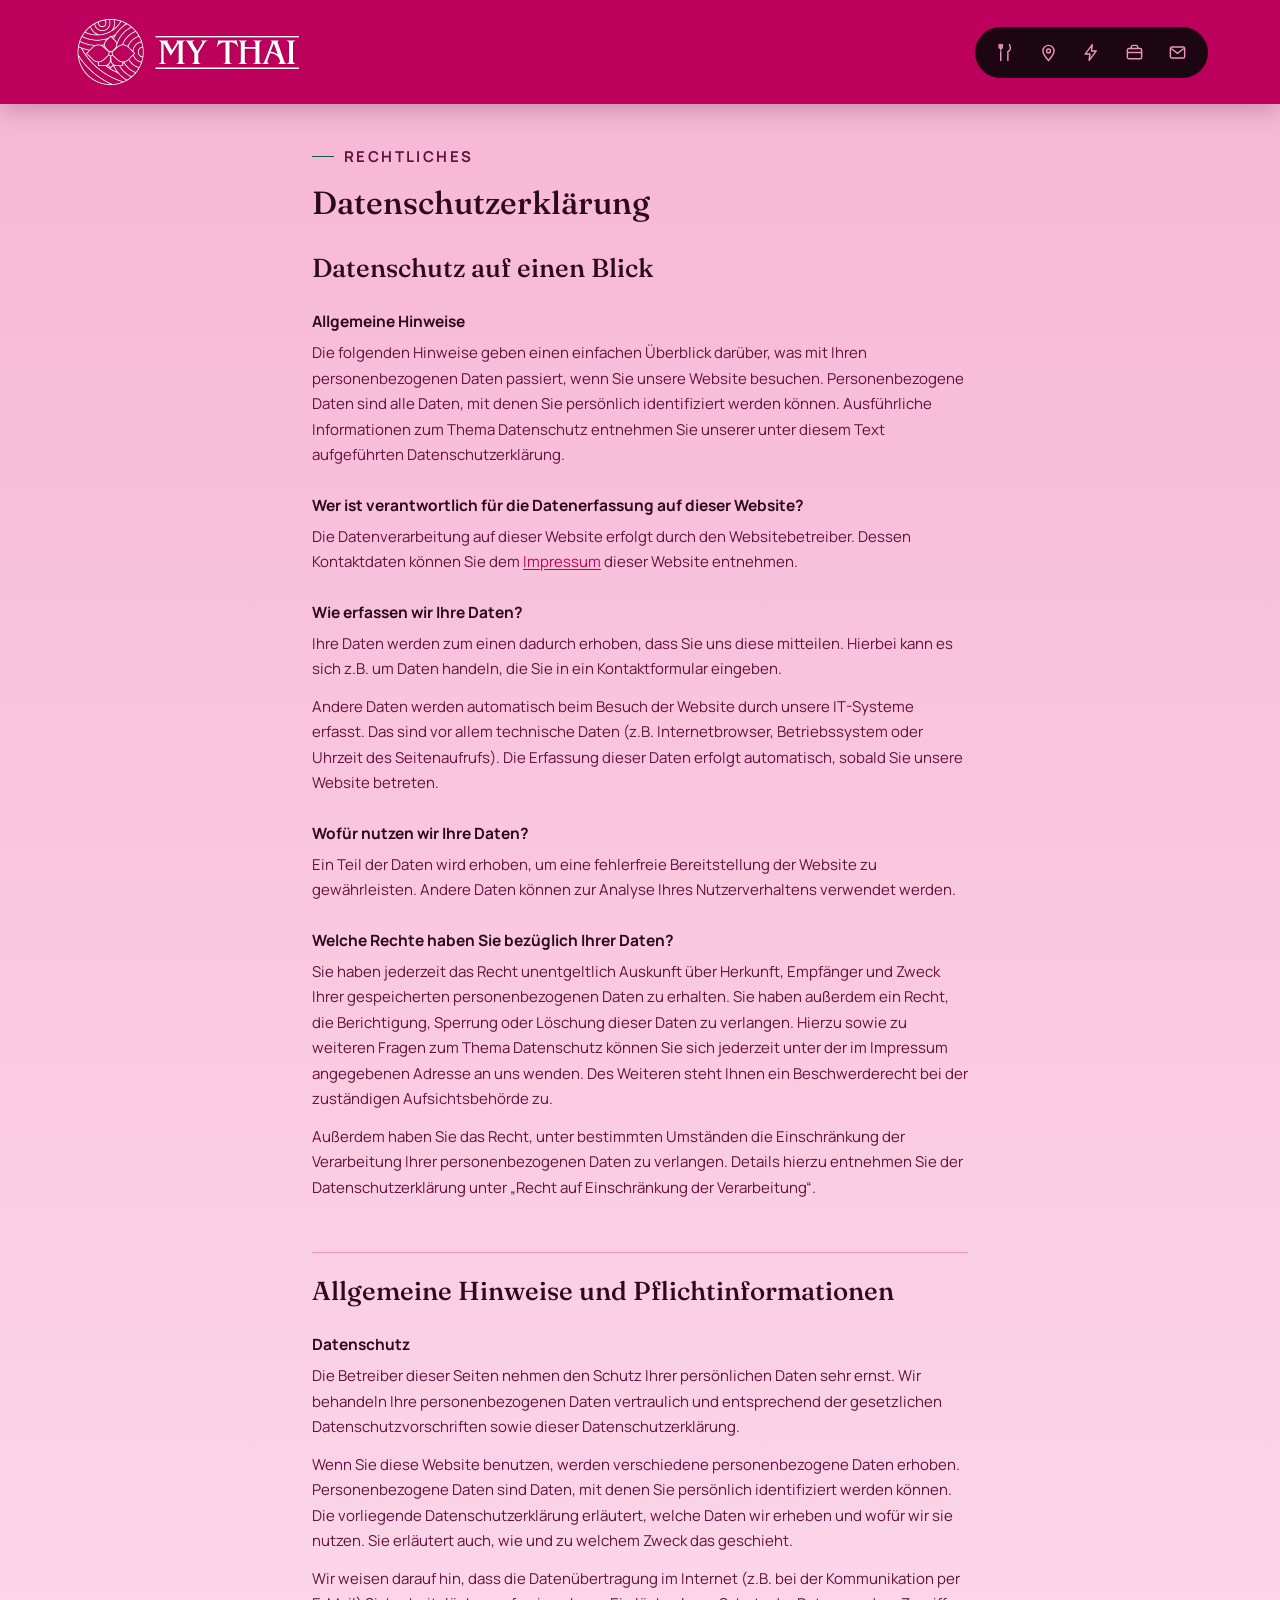
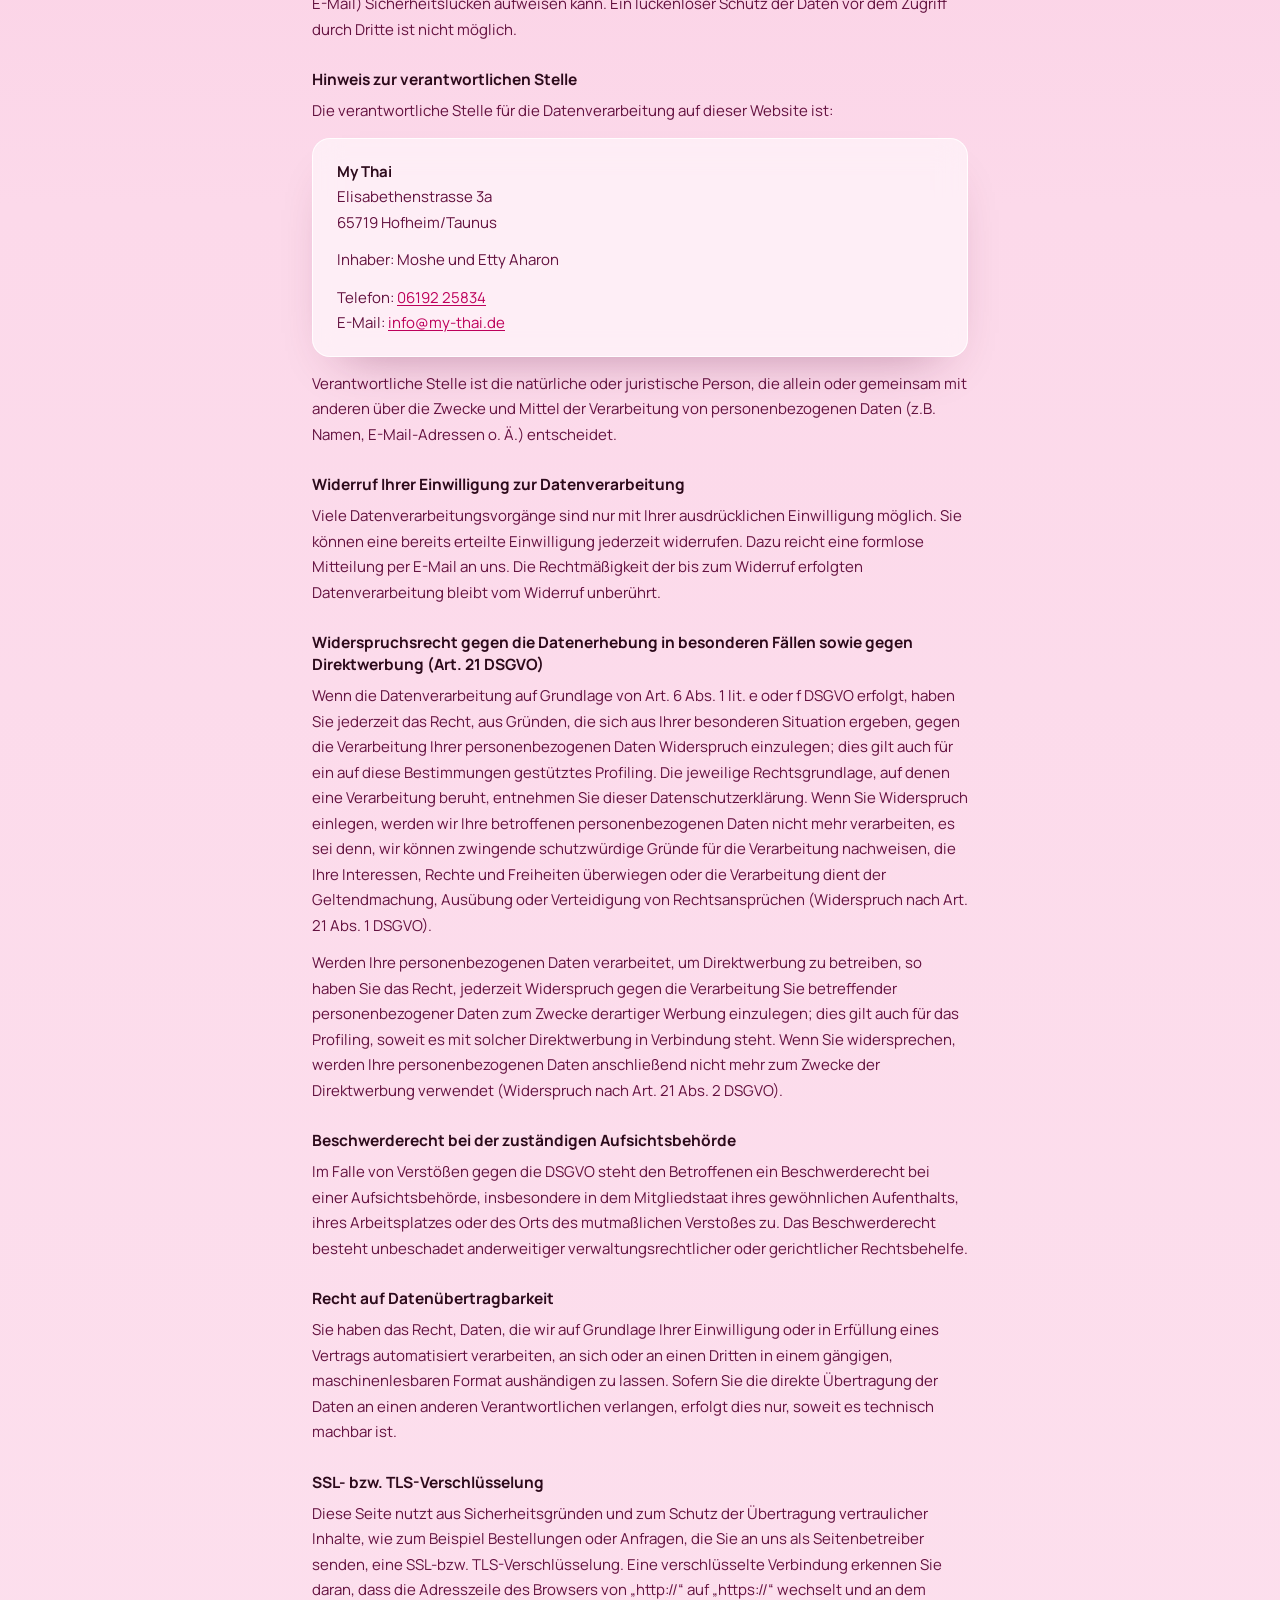
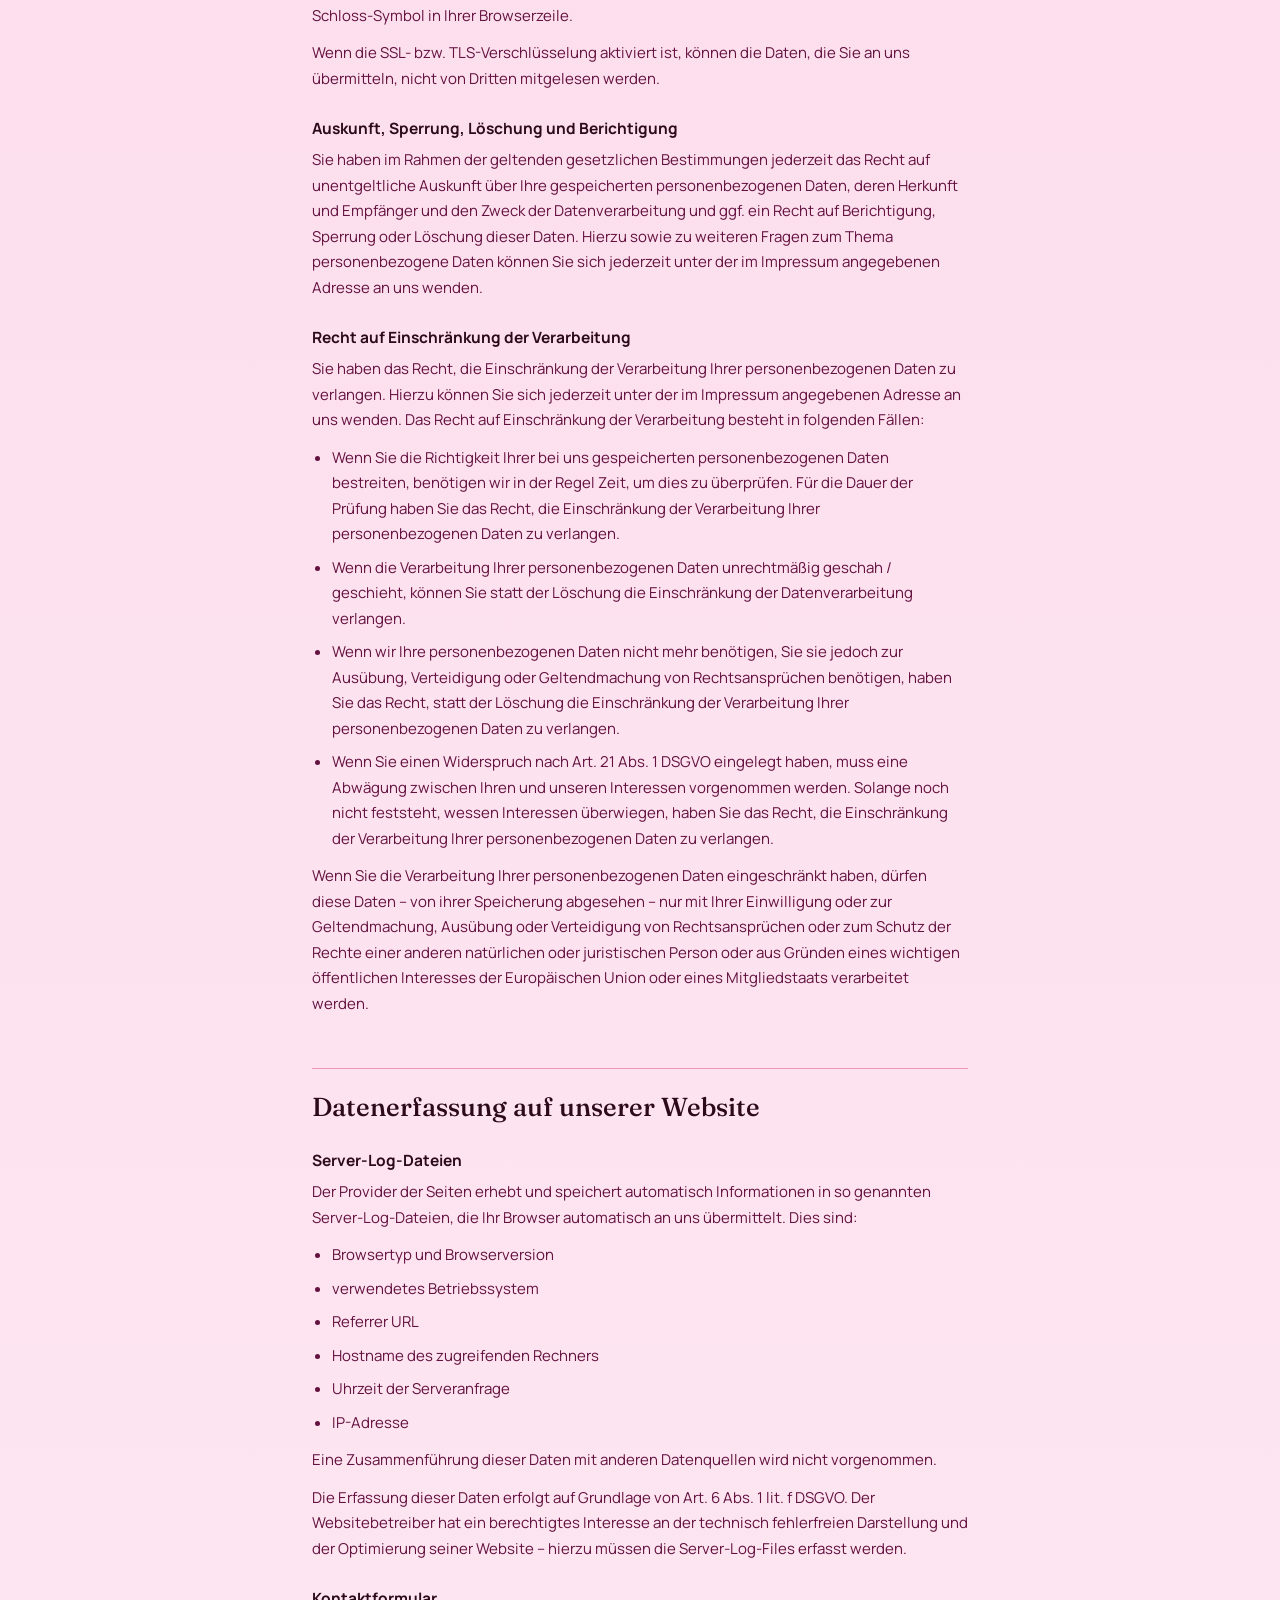
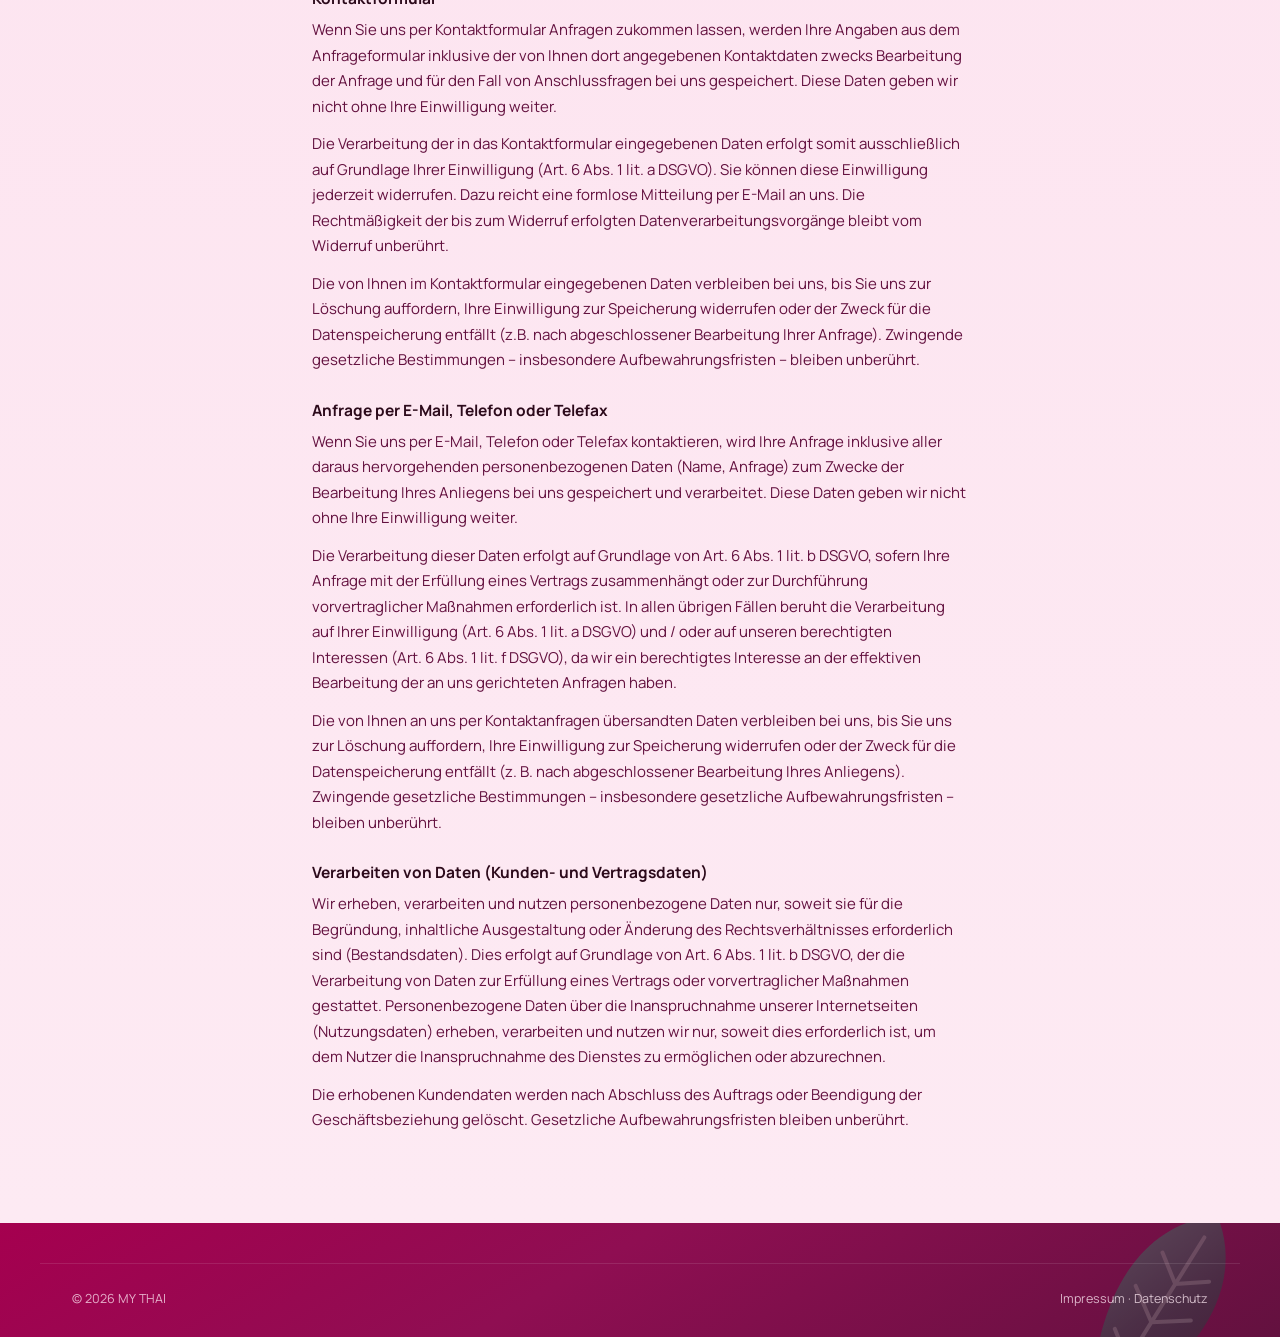
==== commit 45f019be: "Redesign the whole site: bright pink, glass and an emerald accent Replace the dark surfaces with mov" ====
--- a/datenschutz.html
+++ b/datenschutz.html
@@ -4,9 +4,9 @@
 <meta charset="UTF-8">
 <meta name="viewport" content="width=device-width, initial-scale=1.0">
 <title>Datenschutz — MY THAI</title>
-<link rel="stylesheet" href="assets/style.css?v=7">
+<link rel="stylesheet" href="assets/style.css?v=8">
 <style>
-  .legal{ background:var(--p-50); padding:126px 0 80px; }
+  .legal{ background:linear-gradient(180deg, #f7b6d4 0%, #fcd9ea 30%, #fdeaf3 100%); padding:140px 0 90px; }
   @media (max-width:640px){ .legal{ padding:104px 0 60px; } }
   .legal .wrap{ max-width:720px; }
   .legal h2{ font-size:26px; margin-top:52px; margin-bottom:6px; padding-top:22px; border-top:1px solid var(--p-200); }
@@ -18,7 +18,8 @@
   .legal li + li{ margin-top:8px; }
   .legal a{ color:var(--p-400); text-decoration:underline; text-underline-offset:2px; }
   .legal-card{
-    background:var(--p-25); border:1px solid var(--p-100); border-radius:var(--radius);
+    background:rgba(255,255,255,.55); border:1px solid rgba(255,255,255,.85); border-radius:var(--radius);
+    -webkit-backdrop-filter:blur(14px); backdrop-filter:blur(14px); box-shadow:0 24px 50px -30px rgba(99,17,63,.45);
     padding:20px 24px; margin:14px 0;
   }
   .legal-card strong{ color:var(--ink); }
--- a/assets/style.css
+++ b/assets/style.css
@@ -1,7 +1,8 @@
 /* ===========================================================
    MY THAI — design tokens
-   All-pink system: no black, no white. Every surface is a
-   step on the same pink→wine scale.
+   Bright pink system with an emerald accent. Surfaces are pinks
+   and frosted glass; deep wine is for text, emerald for actions
+   and small highlights.
 =========================================================== */
 @import url('https://fonts.googleapis.com/css2?family=Fraunces:ital,opsz,wght@0,9..144,300;0,9..144,400;0,9..144,500;0,9..144,600;1,9..144,400;1,9..144,500&family=Manrope:wght@400;500;600;700;800&display=swap');
 
@@ -22,6 +23,16 @@
   --p-25: #FDEAF3;
   --rose-gold:#CFA6A0;
 
+  /* emerald accent — the third colour, used sparingly against the pinks */
+  --g-900:#0a3a2c;
+  --g-700:#0e5e47;
+  --g-500:#1d8a63;
+  --g-300:#7fd1a8;
+  --g-100:#dcf6ea;
+
+  /* the moving bright-pink backdrop used by heroes and feature bands */
+  --pink-flow:linear-gradient(120deg, #ff8fc5, #f7aed0 22%, #ff4fa3 45%, #ffb3a7 62%, #f096ff 80%, #ff8fc5);
+
   --ink:#2C0A1B;      /* "black" stand-in */
   --paper:#FDF1F7;    /* "white" stand-in — soft pink, never pure white */
 
@@ -60,7 +71,7 @@
   font-size:12.5px;
   letter-spacing:.16em;
   text-transform:uppercase;
-  color:var(--p-400);
+  color:var(--g-700);
   display:inline-flex;
   align-items:center;
   gap:10px;
@@ -68,7 +79,7 @@
 .eyebrow::before{
   content:'';
   width:22px; height:1px;
-  background:var(--p-400);
+  background:var(--g-700);
 }
 
 .btn{
@@ -83,12 +94,49 @@
   border:1.5px solid transparent;
   transition:transform .35s var(--ease), background .3s, color .3s, border-color .3s;
 }
-.btn-solid{ background:var(--p-400); color:var(--p-25); }
-.btn-solid:hover{ background:var(--p-500); transform:translateY(-2px); }
-.btn-outline{ border-color:var(--p-300); color:var(--p-25); }
-.btn-outline:hover{ background:rgba(255,255,255,.08); transform:translateY(-2px); }
-.btn-outline.on-light{ border-color:var(--p-400); color:var(--p-400); }
-.btn-outline.on-light:hover{ background:var(--p-50); }
+.btn-solid{ background:var(--g-700); color:#fff; box-shadow:0 14px 30px -14px rgba(10,58,44,.7); }
+.btn-solid:hover{ background:var(--g-900); transform:translateY(-2px); }
+.btn-outline{ border-color:rgba(255,255,255,.75); color:#fff; }
+.btn-outline:hover{ background:rgba(255,255,255,.14); transform:translateY(-2px); }
+.btn-outline.on-light{ border-color:var(--p-600); color:var(--p-700); }
+.btn-outline.on-light:hover{ background:rgba(255,255,255,.4); }
+.btn-glass{ color:var(--p-800); }
+.btn-glass:hover{ background:rgba(255,255,255,.45); transform:translateY(-2px); }
+
+/* ---------- shared look: glass, bright backdrop, leaves ---------- */
+.glass{
+  background:rgba(255,255,255,.26);
+  -webkit-backdrop-filter:blur(16px) saturate(1.5); backdrop-filter:blur(16px) saturate(1.5);
+  border:1px solid rgba(255,255,255,.6);
+  box-shadow:0 20px 45px -20px rgba(99,17,63,.45), inset 0 1px 0 rgba(255,255,255,.55);
+}
+.pink-flow{
+  background:var(--pink-flow); background-size:300% 300%;
+  animation:pinkFlow 22s ease-in-out infinite alternate;
+}
+@keyframes pinkFlow{ 0%{ background-position:0% 30%; } 100%{ background-position:100% 70%; } }
+.grain{
+  position:absolute; inset:0; pointer-events:none; opacity:.2; mix-blend-mode:soft-light;
+  background-image:url("data:image/svg+xml,%3Csvg xmlns='http://www.w3.org/2000/svg' width='160' height='160'%3E%3Cfilter id='n'%3E%3CfeTurbulence type='fractalNoise' baseFrequency='.85' numOctaves='3' stitchTiles='stitch'/%3E%3C/filter%3E%3Crect width='100%25' height='100%25' filter='url(%23n)'/%3E%3C/svg%3E");
+}
+.leaf{ position:absolute; pointer-events:none; filter:drop-shadow(0 10px 14px rgba(10,58,44,.28)); }
+.leaf img{ display:block; width:100%; height:auto; animation:leafSway 6s ease-in-out infinite; transform-origin:50% 92%; }
+@keyframes leafSway{ 0%,100%{ transform:rotate(-6deg) translateY(0); } 50%{ transform:rotate(6deg) translateY(-6px); } }
+.bubble{ position:absolute; border-radius:50%; pointer-events:none; animation:bubbleFloat 11s ease-in-out infinite; }
+@keyframes bubbleFloat{ 0%,100%{ transform:translateY(0) rotate(0deg); } 50%{ transform:translateY(-12px) rotate(1.2deg); } }
+/* stand-in for locations that don't have a real photo yet */
+.photo-missing{
+  display:grid; place-items:center; position:relative; overflow:hidden;
+  background:linear-gradient(135deg, #ff8fc5, var(--p-400) 55%, var(--p-600));
+}
+.photo-missing span{ font-family:var(--display); font-style:italic; font-size:28px; color:#fff; position:relative; z-index:1; }
+.photo-missing::after{
+  content:''; position:absolute; width:46%; aspect-ratio:3/5; right:-6%; bottom:-14%;
+  background:url(leaf.svg) center/contain no-repeat; opacity:.55; transform:rotate(-24deg);
+}
+@media (prefers-reduced-motion: reduce){
+  .pink-flow, .leaf img, .bubble{ animation:none; }
+}
 
 /* ---------- Nav ---------- */
 .nav{
@@ -214,14 +262,16 @@
 @media (prefers-reduced-motion: reduce){ .ribbon-track{ animation:none; } }
 
 /* ---------- Accordion image gallery (hover-to-expand) ---------- */
-.gallery-section{ background:var(--p-950); overflow:hidden; padding:60px 0; }
+.gallery-section{ position:relative; overflow:hidden; padding:60px 0; }
 .accordion-gallery{ display:flex; gap:14px; width:100%; height:420px; }
 .ag-panel{
   position:relative; flex:1 1 0; min-width:0; overflow:hidden;
   border-radius:var(--radius); display:block; outline:none;
+  border:5px solid rgba(255,255,255,.7);
+  box-shadow:0 26px 50px -26px rgba(99,17,63,.55);
   transition:flex-grow .6s var(--ease);
 }
-.ag-panel:focus-visible{ box-shadow:0 0 0 3px var(--p-300); }
+.ag-panel:focus-visible{ box-shadow:0 0 0 3px var(--g-300); }
 .ag-panel__frame{ position:absolute; inset:0; overflow:hidden; border-radius:inherit; }
 .ag-panel__media{ position:absolute; inset:0; }
 .ag-panel__media img{
@@ -243,7 +293,7 @@
   transition:opacity .45s ease, transform .45s var(--ease);
 }
 .ag-panel.is-active .ag-panel__label{ opacity:1; transform:none; }
-.ag-panel__bar{ width:3px; height:22px; border-radius:3px; background:var(--p-300); flex:0 0 auto; }
+.ag-panel__bar{ width:3px; height:22px; border-radius:3px; background:var(--g-300); flex:0 0 auto; }
 .ag-panel__text{
   font-family:var(--display); font-style:italic; color:var(--p-25);
   font-size:clamp(15px,1.6vw,19px); white-space:nowrap; overflow:hidden; text-overflow:ellipsis;
@@ -273,10 +323,18 @@
 }
 
 /* ---------- Footer ---------- */
-.footer{ background:var(--p-950); color:var(--p-100); padding:70px 0 30px; }
+.footer{
+  position:relative; overflow:hidden; color:var(--p-50); padding:70px 0 30px;
+  background:linear-gradient(150deg, var(--p-500) 0%, var(--p-600) 45%, var(--p-700) 100%);
+}
+.footer::before{
+  content:''; position:absolute; width:150px; aspect-ratio:3/5; right:4%; top:-30px; pointer-events:none;
+  background:url(leaf.svg) center/contain no-repeat; opacity:.35; transform:rotate(32deg);
+}
+.footer > .wrap{ position:relative; }
 .footer-grid{
   display:grid; grid-template-columns:1.3fr 1fr 1fr 1fr; gap:40px;
-  padding-bottom:50px; border-bottom:1px solid rgba(255,255,255,.1);
+  padding-bottom:50px; border-bottom:1px solid rgba(255,255,255,.18);
 }
 @media (max-width:480px){
   .footer{ padding:56px 0 24px; }
@@ -285,47 +343,64 @@
 }
 .footer h4{ color:var(--p-25); font-size:12.5px; letter-spacing:.14em; text-transform:uppercase; font-family:var(--body); font-weight:700; margin-bottom:18px; }
 .footer-links li{ margin-bottom:11px; }
-.footer-links a{ color:var(--p-200); font-size:14.5px; }
-.footer-links a:hover{ color:var(--p-25); }
+.footer-links a{ color:var(--p-50); font-size:14.5px; }
+.footer-links a:hover{ color:#fff; }
 .footer-logo img{ height:96px; margin-bottom:16px; }
-.footer-tag{ color:var(--p-300); font-size:14px; max-width:280px; line-height:1.6; }
+.footer-tag{ color:var(--p-50); opacity:.85; font-size:14px; max-width:280px; line-height:1.6; }
 .footer-social{ display:flex; gap:14px; margin-top:20px; }
 .footer-social a{
-  width:38px; height:38px; border-radius:50%; border:1px solid var(--p-700);
-  display:flex; align-items:center; justify-content:center; color:var(--p-200);
-  transition:border-color .3s, color .3s;
-}
-.footer-social a:hover{ border-color:var(--p-400); color:var(--p-400); }
+  width:38px; height:38px; border-radius:50%; border:1px solid rgba(255,255,255,.35);
+  display:flex; align-items:center; justify-content:center; color:var(--p-25);
+  transition:border-color .3s, color .3s, background .3s;
+}
+.footer-social a:hover{ border-color:var(--g-300); background:var(--g-700); color:#fff; }
 .footer-bottom{
   display:flex; justify-content:space-between; align-items:center;
-  padding-top:26px; font-size:12.5px; color:var(--p-600); flex-wrap:wrap; gap:12px;
-}
-.footer-bottom a{ color:var(--p-600); }
-.footer-bottom a:hover{ color:var(--p-300); }
+  padding-top:26px; font-size:12.5px; color:rgba(253,234,243,.75); flex-wrap:wrap; gap:12px;
+}
+.footer-bottom a{ color:rgba(253,234,243,.75); }
+.footer-bottom a:hover{ color:#fff; }
 @media (max-width:800px){
   .footer-grid{ grid-template-columns:1fr 1fr; }
 }
 
 /* ---------- Page hero (interior pages) ---------- */
 .page-hero{
-  background:var(--p-950);
-  padding:130px 0 70px;
+  padding:150px 0 80px;
   position:relative;
   overflow:hidden;
-}
-@media (max-width:640px){
-  .page-hero{ padding:108px 0 50px; }
+  isolation:isolate;
+  background:var(--pink-flow); background-size:300% 300%;
+  animation:pinkFlow 22s ease-in-out infinite alternate;
+}
+@media (max-width:640px){
+  .page-hero{ padding:118px 0 56px; }
+}
+/* soft light wash so the dark headline always reads, plus a drifting glass orb */
+.page-hero::before{
+  content:''; position:absolute; inset:0; z-index:-1; pointer-events:none;
+  background:linear-gradient(90deg, rgba(255,236,246,.5) 0%, rgba(255,236,246,.15) 50%, transparent 75%);
 }
 .page-hero::after{
-  content:'';
-  position:absolute; inset:0;
-  background:radial-gradient(60% 60% at 85% 10%, rgba(196,50,94,.35), transparent 70%);
-  pointer-events:none;
-}
-.page-hero .eyebrow{ color:var(--p-300); }
-.page-hero .eyebrow::before{ background:var(--p-300); }
-.page-hero h1{ color:var(--p-25); font-size:clamp(40px,6vw,68px); margin-top:18px; line-height:1.02; }
-.page-hero p.lead{ color:var(--p-200); font-size:17px; max-width:520px; margin-top:18px; line-height:1.6; }
+  content:''; position:absolute; z-index:-1; width:220px; height:220px; right:8%; top:22%; border-radius:50%;
+  background:rgba(255,255,255,.24); border:1px solid rgba(255,255,255,.6);
+  -webkit-backdrop-filter:blur(14px); backdrop-filter:blur(14px);
+  box-shadow:0 20px 45px -20px rgba(99,17,63,.4);
+  animation:bubbleFloat 11s ease-in-out infinite; pointer-events:none;
+}
+@media (max-width:640px){ .page-hero::after{ width:120px; height:120px; right:-30px; top:auto; bottom:12%; } }
+.page-hero .wrap{ position:relative; }
+.page-hero .eyebrow{ color:var(--g-700); }
+.page-hero .eyebrow::before{ background:var(--g-700); }
+.page-hero h1{
+  font-size:clamp(42px,6.5vw,76px); margin-top:18px; line-height:1.02; font-weight:400;
+  background:linear-gradient(100deg, var(--p-800), var(--p-600) 25%, var(--p-400) 45%, var(--p-700) 65%, var(--p-500) 85%, var(--p-800));
+  background-size:250% 100%; -webkit-background-clip:text; background-clip:text; color:transparent;
+  animation:textFlow 8s linear infinite;
+}
+@keyframes textFlow{ to{ background-position:250% 0; } }
+.page-hero p.lead{ color:var(--p-800); font-size:17px; max-width:520px; margin-top:18px; line-height:1.6; }
+@media (prefers-reduced-motion: reduce){ .page-hero, .page-hero::after, .page-hero h1{ animation:none; } }
 
 /* generic section spacing */
 .section{ padding:100px 0; }
@@ -344,10 +419,10 @@
   display:flex; align-items:center; justify-content:center;
   overflow:hidden;
   background:
-    radial-gradient(55% 55% at 22% 18%, rgba(255,255,255,.14), transparent 60%),
-    radial-gradient(65% 65% at 82% 88%, var(--p-600) 0%, transparent 62%),
-    radial-gradient(80% 80% at 50% 50%, var(--p-500) 0%, transparent 70%),
-    linear-gradient(135deg, var(--p-950) 0%, var(--p-700) 45%, var(--p-400) 100%);
+    radial-gradient(55% 55% at 22% 18%, rgba(255,255,255,.35), transparent 60%),
+    radial-gradient(65% 65% at 82% 88%, #f096ff 0%, transparent 62%),
+    radial-gradient(80% 80% at 50% 50%, #ff4fa3 0%, transparent 70%),
+    linear-gradient(135deg, #ff8fc5 0%, var(--p-400) 50%, #ff4fa3 100%);
   transition: transform .8s cubic-bezier(.76,0,.24,1), opacity .6s ease .1s;
 }
 #splash.hide{ transform:translateY(-100%); opacity:.001; pointer-events:none; }
@@ -405,8 +480,8 @@
   position:absolute; top:0; bottom:0; left:-16vw; width:132vw;
   display:flex; align-items:center; justify-content:center;
   background:
-    radial-gradient(70% 70% at 50% 50%, var(--p-500) 0%, transparent 70%),
-    linear-gradient(120deg, var(--p-950) 0%, var(--p-700) 50%, var(--p-400) 100%);
+    radial-gradient(70% 70% at 50% 50%, #ff4fa3 0%, transparent 70%),
+    linear-gradient(120deg, #ff8fc5 0%, var(--p-400) 50%, #f096ff 100%);
   clip-path: polygon(9% 0, 100% 0, 91% 100%, 0% 100%);
   filter: drop-shadow(0 0 55px rgba(189,0,91,.5));
 }
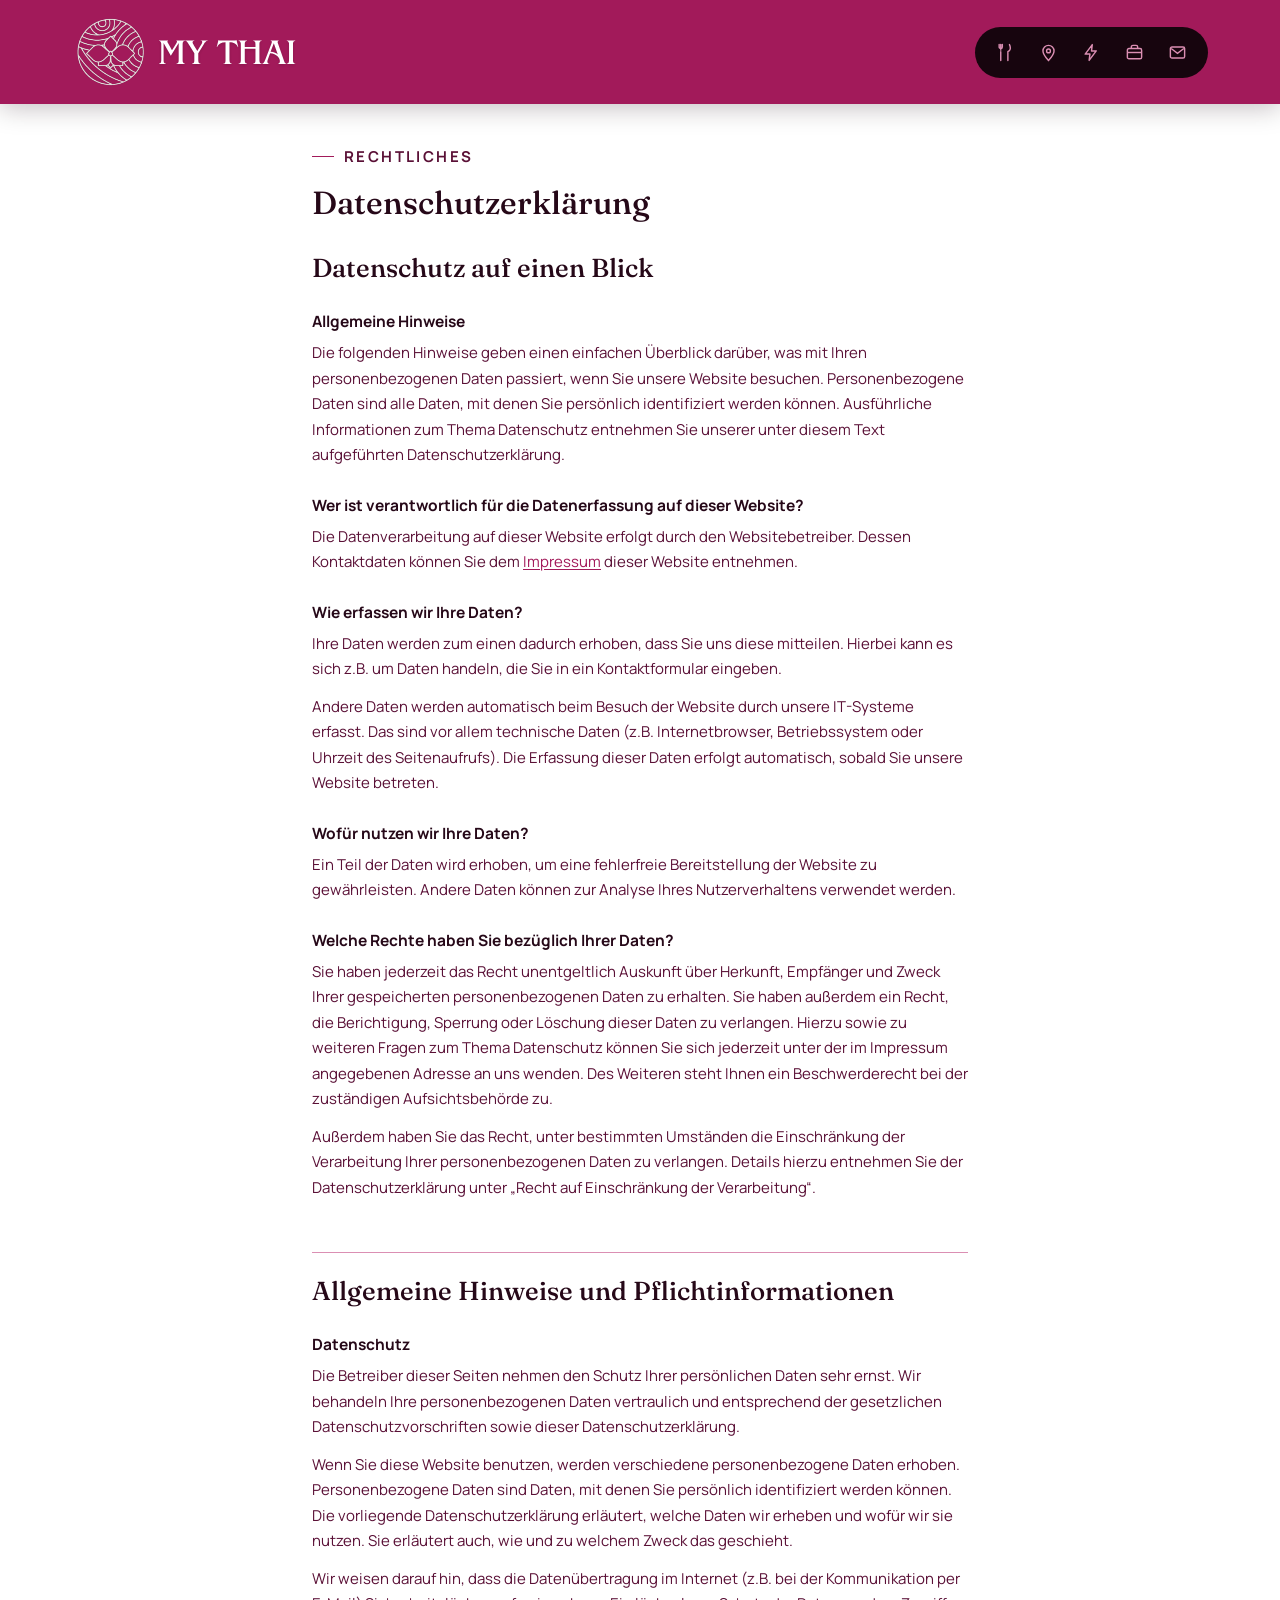
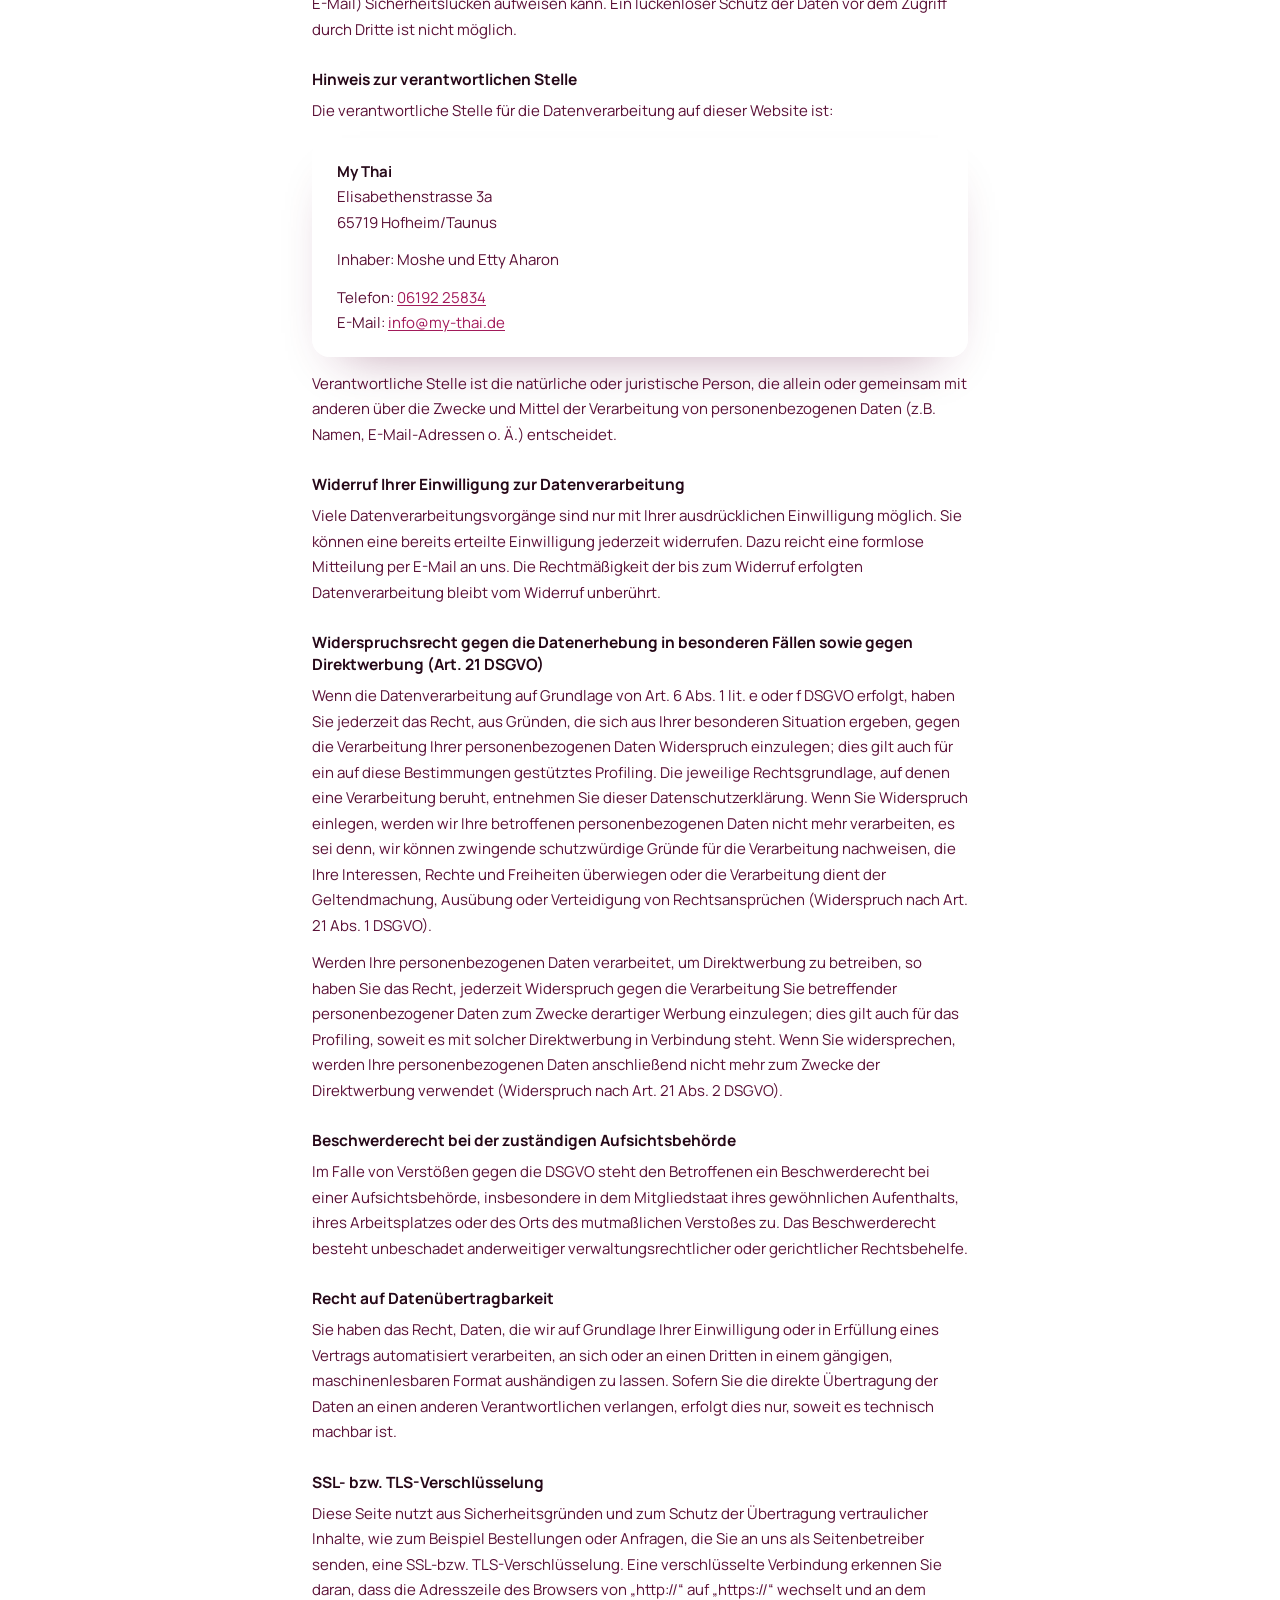
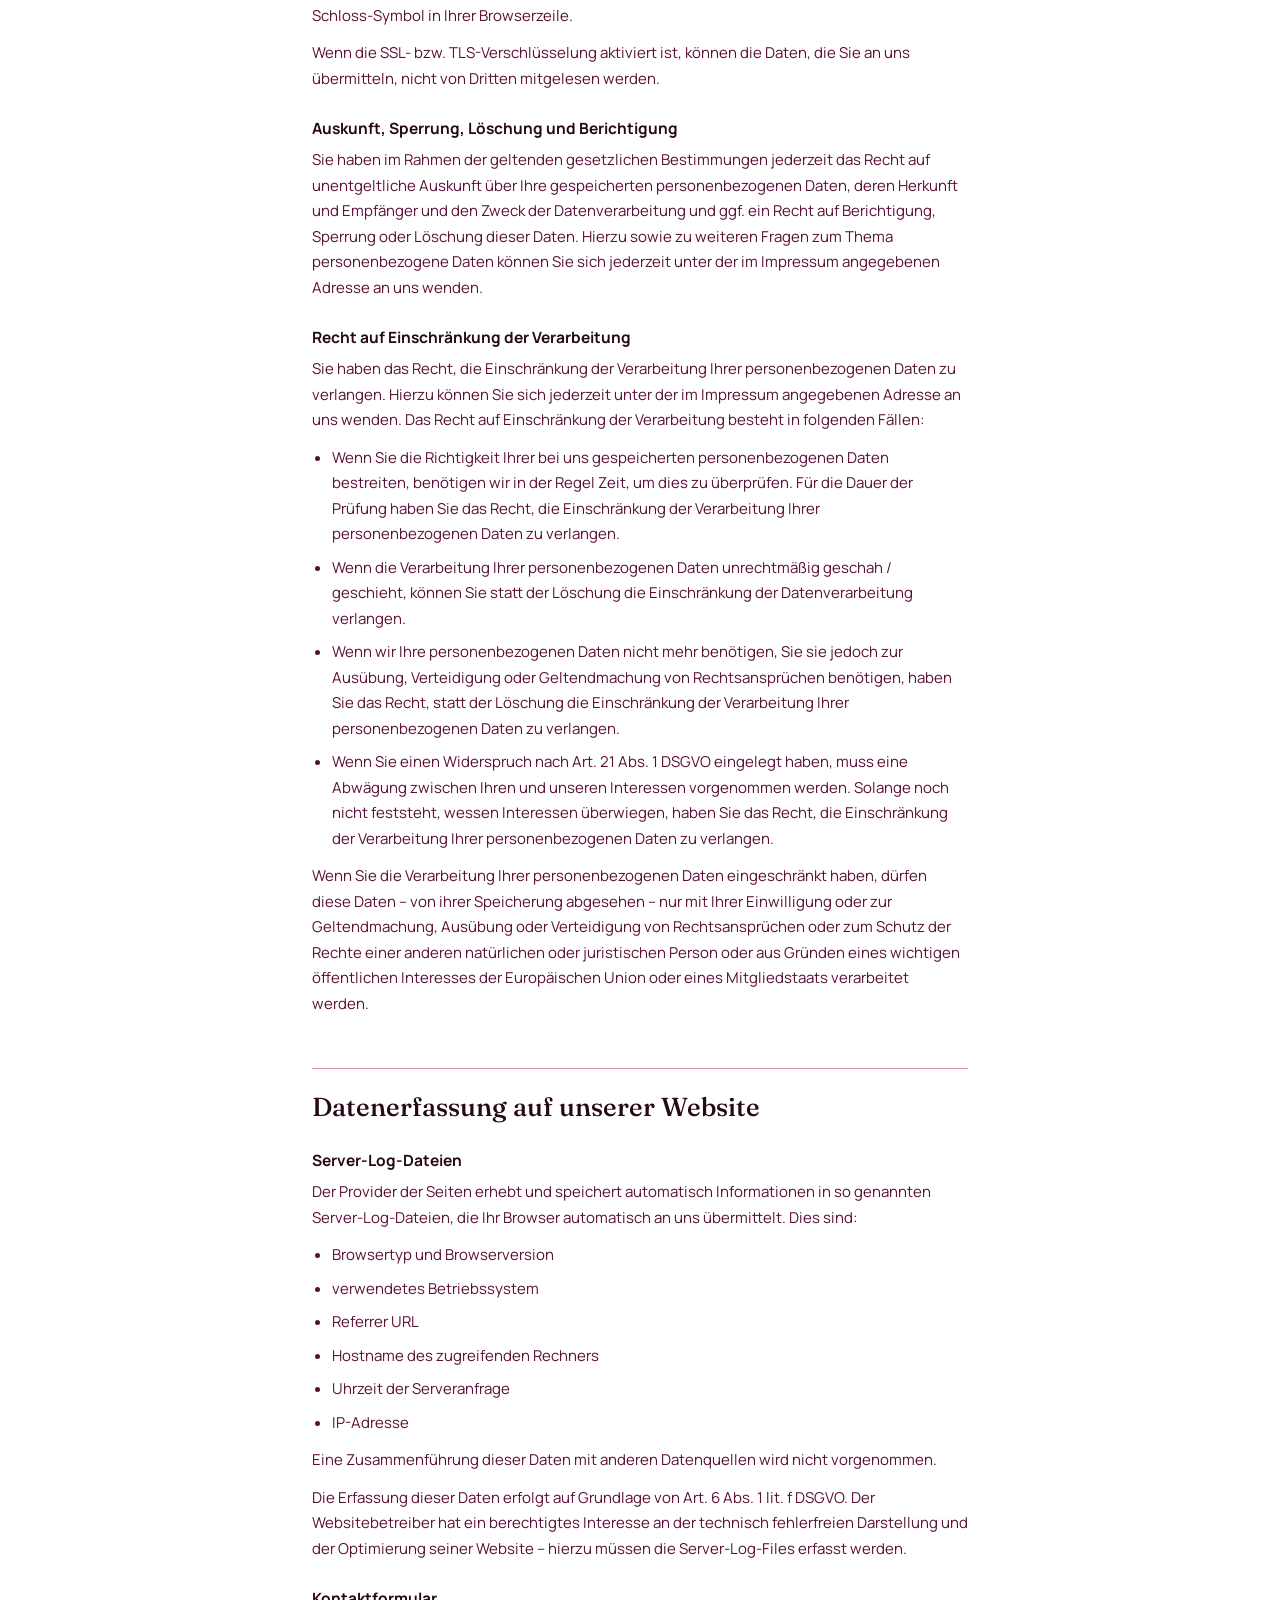
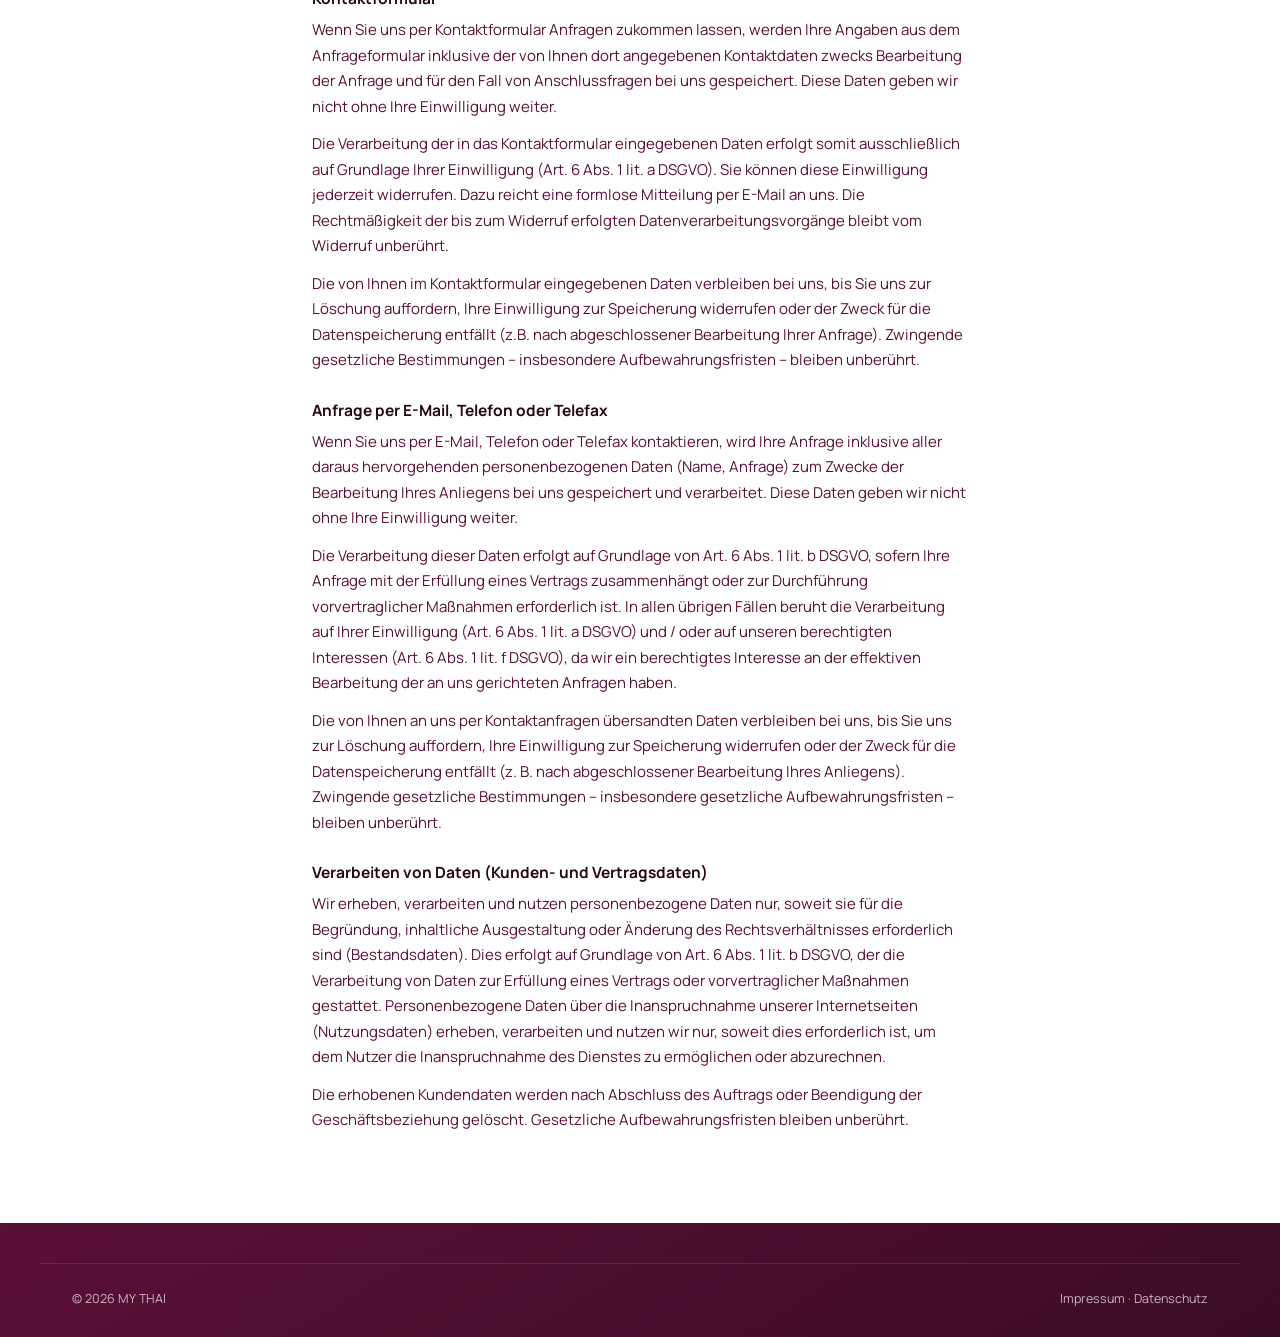
==== commit ddf92c3f: "Real photo shoot, Express page rebuild, Standorte map and phone polish - Replace the placeholder CDN" ====
--- a/datenschutz.html
+++ b/datenschutz.html
@@ -4,9 +4,9 @@
 <meta charset="UTF-8">
 <meta name="viewport" content="width=device-width, initial-scale=1.0">
 <title>Datenschutz — MY THAI</title>
-<link rel="stylesheet" href="assets/style.css?v=8">
+<link rel="stylesheet" href="assets/style.css?v=11">
 <style>
-  .legal{ background:linear-gradient(180deg, #f7b6d4 0%, #fcd9ea 30%, #fdeaf3 100%); padding:140px 0 90px; }
+  .legal{ background:#ffffff; padding:140px 0 90px; }
   @media (max-width:640px){ .legal{ padding:104px 0 60px; } }
   .legal .wrap{ max-width:720px; }
   .legal h2{ font-size:26px; margin-top:52px; margin-bottom:6px; padding-top:22px; border-top:1px solid var(--p-200); }
@@ -27,7 +27,7 @@
 </head>
 <body>
 
-<div id="curtain"><div id="curtain-fill"><img src="assets/logo.svg" alt=""></div></div>
+<div id="curtain"><div id="curtain-fill"><img src="assets/logo.svg?v=2" alt=""></div></div>
 <script>
 (function(){
   var dir = sessionStorage.getItem('mt_nav_dir');
@@ -44,12 +44,12 @@
 <div id="splash">
   <div id="splash-orb"></div>
   <div id="splash-ring"></div>
-  <img id="splash-logo" src="assets/logo.svg" alt="MY THAI">
+  <img id="splash-logo" src="assets/logo.svg?v=2" alt="MY THAI">
 </div>
 
 <nav class="nav">
   <div class="nav-inner">
-    <a href="index.html" class="nav-logo"><img src="assets/logo.svg" alt="MY THAI"></a>
+    <a href="index.html" class="nav-logo"><img src="assets/logo.svg?v=2" alt="MY THAI"></a>
     <ul class="nav-links" id="navLinks">
       <li><a href="menu.html"><span class="pill-icon"><svg viewBox="0 0 24 24" fill="none" stroke="currentColor" stroke-width="1.8" stroke-linecap="round" stroke-linejoin="round"><path d="M6 2v7M4 2v3a2 2 0 0 0 4 0V2M6 11v11"/><path d="M17 2c1.5 3 1.5 6-.5 8L15 11v11"/></svg></span><span class="pill-label">speisekarte</span></a></li>
       <li><a href="standorte.html"><span class="pill-icon"><svg viewBox="0 0 24 24" fill="none" stroke="currentColor" stroke-width="1.8"><path d="M12 22s7-7.58 7-12A7 7 0 0 0 5 10c0 4.42 7 12 7 12Z"/><circle cx="12" cy="10" r="2.4"/></svg></span><span class="pill-label">standorte</span></a></li>
@@ -165,6 +165,6 @@
     <span><a href="impressum.html">Impressum</a> · <a href="datenschutz.html">Datenschutz</a></span>
   </div>
 </footer>
-<script src="assets/main.js?v=6"></script>
+<script src="assets/main.js?v=8"></script>
 </body>
 </html>
--- a/assets/style.css
+++ b/assets/style.css
@@ -1,40 +1,43 @@
 /* ===========================================================
    MY THAI — design tokens
-   Bright pink system with an emerald accent. Surfaces are pinks
-   and frosted glass; deep wine is for text, emerald for actions
-   and small highlights.
+   Two colours only: the brand purple (#a21a5a) and white, with a
+   near-black purple used rarely. Surfaces stay white and calm so
+   the food photography carries the contrast.
 =========================================================== */
 @import url('https://fonts.googleapis.com/css2?family=Fraunces:ital,opsz,wght@0,9..144,300;0,9..144,400;0,9..144,500;0,9..144,600;1,9..144,400;1,9..144,500&family=Manrope:wght@400;500;600;700;800&display=swap');
 
 :root{
-  /* pink scale — dark to light, replaces black/white entirely.
-     anchored on the brand's own pink, #bd005b — the primary, most prominent color site-wide. */
-  --p-950:#1C0611;
-  --p-900:#2B0A1C;
-  --p-800:#3D0E28;
-  --p-700:#63113F;
-  --p-600:#8F0E52;
-  --p-500:#A5004F;
-  --p-400:#BD005B;   /* brand primary — exact site pink */
-  --p-300:#DE4C8C;
-  --p-200:#EE95BE;
-  --p-100:#F3AACF;
-  --p-50: #F9D3E7;
-  --p-25: #FDEAF3;
+  /* purple scale — dark to light, all on the brand hue (332°) */
+  --p-950:#17050E;   /* the rare "black" */
+  --p-900:#260818;
+  --p-800:#3A0C24;
+  --p-700:#5A1036;
+  --p-600:#7A1549;
+  --p-500:#8E1851;
+  --p-400:#A21A5A;   /* brand purple — the primary colour site-wide */
+  --p-300:#C04B82;
+  --p-200:#DB8FB3;
+  --p-100:#EBC2D5;
+  --p-50: #F5E2EB;
+  --p-25: #FBF1F6;
   --rose-gold:#CFA6A0;
 
-  /* emerald accent — the third colour, used sparingly against the pinks */
-  --g-900:#0a3a2c;
-  --g-700:#0e5e47;
-  --g-500:#1d8a63;
-  --g-300:#7fd1a8;
-  --g-100:#dcf6ea;
-
-  /* the moving bright-pink backdrop used by heroes and feature bands */
-  --pink-flow:linear-gradient(120deg, #ff8fc5, #f7aed0 22%, #ff4fa3 45%, #ffb3a7 62%, #f096ff 80%, #ff8fc5);
-
-  --ink:#2C0A1B;      /* "black" stand-in */
-  --paper:#FDF1F7;    /* "white" stand-in — soft pink, never pure white */
+  /* the old emerald accent slots now resolve to purple / white,
+     so every former green highlight follows the two-colour rule */
+  --g-900:var(--p-700);
+  --g-700:var(--p-400);
+  --g-500:var(--p-300);
+  --g-300:#ffffff;
+  --g-100:#ffffff;
+
+  /* moving deep-purple backdrop for heroes and feature bands */
+  --purple-flow:linear-gradient(120deg, #7A1549, #A21A5A 25%, #5A1036 50%, #8E1851 75%, #7A1549);
+
+  /* soft white backdrop for feature bands (name kept for existing markup) */
+  --pink-flow:linear-gradient(120deg, #ffffff, #fbf1f6 25%, #ffffff 50%, #f5e2eb 75%, #ffffff);
+
+  --ink:#260818;     /* text — near-black purple */
+  --paper:#ffffff;
 
   --display:'Fraunces', serif;
   --body:'Manrope', sans-serif;
@@ -71,7 +74,7 @@
   font-size:12.5px;
   letter-spacing:.16em;
   text-transform:uppercase;
-  color:var(--g-700);
+  color:var(--p-400);
   display:inline-flex;
   align-items:center;
   gap:10px;
@@ -79,7 +82,7 @@
 .eyebrow::before{
   content:'';
   width:22px; height:1px;
-  background:var(--g-700);
+  background:var(--p-400);
 }
 
 .btn{
@@ -94,13 +97,15 @@
   border:1.5px solid transparent;
   transition:transform .35s var(--ease), background .3s, color .3s, border-color .3s;
 }
-.btn-solid{ background:var(--g-700); color:#fff; box-shadow:0 14px 30px -14px rgba(10,58,44,.7); }
-.btn-solid:hover{ background:var(--g-900); transform:translateY(-2px); }
+.btn-solid{ background:var(--p-400); color:#fff; box-shadow:0 14px 30px -14px rgba(122,21,73,.75); }
+.btn-solid:hover{ background:var(--p-600); transform:translateY(-2px); }
+.btn-white{ background:#fff; color:var(--p-400); box-shadow:0 14px 30px -14px rgba(23,5,14,.55); }
+.btn-white:hover{ background:var(--p-25); color:var(--p-600); transform:translateY(-2px); }
 .btn-outline{ border-color:rgba(255,255,255,.75); color:#fff; }
 .btn-outline:hover{ background:rgba(255,255,255,.14); transform:translateY(-2px); }
-.btn-outline.on-light{ border-color:var(--p-600); color:var(--p-700); }
-.btn-outline.on-light:hover{ background:rgba(255,255,255,.4); }
-.btn-glass{ color:var(--p-800); }
+.btn-outline.on-light{ border-color:var(--p-400); color:var(--p-400); }
+.btn-outline.on-light:hover{ background:var(--p-400); color:#fff; }
+.btn-glass{ color:var(--p-700); }
 .btn-glass:hover{ background:rgba(255,255,255,.45); transform:translateY(-2px); }
 
 /* ---------- shared look: glass, bright backdrop, leaves ---------- */
@@ -108,10 +113,14 @@
   background:rgba(255,255,255,.26);
   -webkit-backdrop-filter:blur(16px) saturate(1.5); backdrop-filter:blur(16px) saturate(1.5);
   border:1px solid rgba(255,255,255,.6);
-  box-shadow:0 20px 45px -20px rgba(99,17,63,.45), inset 0 1px 0 rgba(255,255,255,.55);
+  box-shadow:0 20px 45px -20px rgba(90,16,54,.38), inset 0 1px 0 rgba(255,255,255,.55);
 }
 .pink-flow{
   background:var(--pink-flow); background-size:300% 300%;
+  animation:pinkFlow 22s ease-in-out infinite alternate;
+}
+.purple-flow{
+  background:var(--purple-flow); background-size:300% 300%;
   animation:pinkFlow 22s ease-in-out infinite alternate;
 }
 @keyframes pinkFlow{ 0%{ background-position:0% 30%; } 100%{ background-position:100% 70%; } }
@@ -119,23 +128,16 @@
   position:absolute; inset:0; pointer-events:none; opacity:.2; mix-blend-mode:soft-light;
   background-image:url("data:image/svg+xml,%3Csvg xmlns='http://www.w3.org/2000/svg' width='160' height='160'%3E%3Cfilter id='n'%3E%3CfeTurbulence type='fractalNoise' baseFrequency='.85' numOctaves='3' stitchTiles='stitch'/%3E%3C/filter%3E%3Crect width='100%25' height='100%25' filter='url(%23n)'/%3E%3C/svg%3E");
 }
-.leaf{ position:absolute; pointer-events:none; filter:drop-shadow(0 10px 14px rgba(10,58,44,.28)); }
-.leaf img{ display:block; width:100%; height:auto; animation:leafSway 6s ease-in-out infinite; transform-origin:50% 92%; }
-@keyframes leafSway{ 0%,100%{ transform:rotate(-6deg) translateY(0); } 50%{ transform:rotate(6deg) translateY(-6px); } }
 .bubble{ position:absolute; border-radius:50%; pointer-events:none; animation:bubbleFloat 11s ease-in-out infinite; }
 @keyframes bubbleFloat{ 0%,100%{ transform:translateY(0) rotate(0deg); } 50%{ transform:translateY(-12px) rotate(1.2deg); } }
 /* stand-in for locations that don't have a real photo yet */
 .photo-missing{
   display:grid; place-items:center; position:relative; overflow:hidden;
-  background:linear-gradient(135deg, #ff8fc5, var(--p-400) 55%, var(--p-600));
+  background:linear-gradient(135deg, var(--p-300), var(--p-400) 55%, var(--p-600));
 }
 .photo-missing span{ font-family:var(--display); font-style:italic; font-size:28px; color:#fff; position:relative; z-index:1; }
-.photo-missing::after{
-  content:''; position:absolute; width:46%; aspect-ratio:3/5; right:-6%; bottom:-14%;
-  background:url(leaf.svg) center/contain no-repeat; opacity:.55; transform:rotate(-24deg);
-}
 @media (prefers-reduced-motion: reduce){
-  .pink-flow, .leaf img, .bubble{ animation:none; }
+  .pink-flow, .purple-flow, .bubble{ animation:none; }
 }
 
 /* ---------- Nav ---------- */
@@ -271,7 +273,7 @@
   box-shadow:0 26px 50px -26px rgba(99,17,63,.55);
   transition:flex-grow .6s var(--ease);
 }
-.ag-panel:focus-visible{ box-shadow:0 0 0 3px var(--g-300); }
+.ag-panel:focus-visible{ box-shadow:0 0 0 3px var(--p-400); }
 .ag-panel__frame{ position:absolute; inset:0; overflow:hidden; border-radius:inherit; }
 .ag-panel__media{ position:absolute; inset:0; }
 .ag-panel__media img{
@@ -325,11 +327,7 @@
 /* ---------- Footer ---------- */
 .footer{
   position:relative; overflow:hidden; color:var(--p-50); padding:70px 0 30px;
-  background:linear-gradient(150deg, var(--p-500) 0%, var(--p-600) 45%, var(--p-700) 100%);
-}
-.footer::before{
-  content:''; position:absolute; width:150px; aspect-ratio:3/5; right:4%; top:-30px; pointer-events:none;
-  background:url(leaf.svg) center/contain no-repeat; opacity:.35; transform:rotate(32deg);
+  background:linear-gradient(150deg, var(--p-700) 0%, var(--p-800) 100%);
 }
 .footer > .wrap{ position:relative; }
 .footer-grid{
@@ -353,7 +351,7 @@
   display:flex; align-items:center; justify-content:center; color:var(--p-25);
   transition:border-color .3s, color .3s, background .3s;
 }
-.footer-social a:hover{ border-color:var(--g-300); background:var(--g-700); color:#fff; }
+.footer-social a:hover{ border-color:#fff; background:#fff; color:var(--p-400); }
 .footer-bottom{
   display:flex; justify-content:space-between; align-items:center;
   padding-top:26px; font-size:12.5px; color:rgba(253,234,243,.75); flex-wrap:wrap; gap:12px;
@@ -370,7 +368,7 @@
   position:relative;
   overflow:hidden;
   isolation:isolate;
-  background:var(--pink-flow); background-size:300% 300%;
+  background:var(--purple-flow); background-size:300% 300%; color:#fff;
   animation:pinkFlow 22s ease-in-out infinite alternate;
 }
 @media (max-width:640px){
@@ -379,27 +377,28 @@
 /* soft light wash so the dark headline always reads, plus a drifting glass orb */
 .page-hero::before{
   content:''; position:absolute; inset:0; z-index:-1; pointer-events:none;
-  background:linear-gradient(90deg, rgba(255,236,246,.5) 0%, rgba(255,236,246,.15) 50%, transparent 75%);
+  background:linear-gradient(90deg, rgba(58,12,36,.45) 0%, rgba(58,12,36,.12) 50%, transparent 75%);
 }
 .page-hero::after{
   content:''; position:absolute; z-index:-1; width:220px; height:220px; right:8%; top:22%; border-radius:50%;
-  background:rgba(255,255,255,.24); border:1px solid rgba(255,255,255,.6);
+  background:rgba(255,255,255,.12); border:1px solid rgba(255,255,255,.4);
   -webkit-backdrop-filter:blur(14px); backdrop-filter:blur(14px);
   box-shadow:0 20px 45px -20px rgba(99,17,63,.4);
   animation:bubbleFloat 11s ease-in-out infinite; pointer-events:none;
 }
 @media (max-width:640px){ .page-hero::after{ width:120px; height:120px; right:-30px; top:auto; bottom:12%; } }
 .page-hero .wrap{ position:relative; }
-.page-hero .eyebrow{ color:var(--g-700); }
-.page-hero .eyebrow::before{ background:var(--g-700); }
+.page-hero .eyebrow{ color:#fff; }
+.page-hero .eyebrow::before{ background:#fff; }
 .page-hero h1{
   font-size:clamp(42px,6.5vw,76px); margin-top:18px; line-height:1.02; font-weight:400;
-  background:linear-gradient(100deg, var(--p-800), var(--p-600) 25%, var(--p-400) 45%, var(--p-700) 65%, var(--p-500) 85%, var(--p-800));
+  padding-bottom:.16em; margin-bottom:-.16em; /* keeps descenders (y, g, p) inside the gradient */
+  background:linear-gradient(100deg, #fff 0%, #fff 35%, var(--p-100) 50%, #fff 65%, #fff 100%);
   background-size:250% 100%; -webkit-background-clip:text; background-clip:text; color:transparent;
   animation:textFlow 8s linear infinite;
 }
 @keyframes textFlow{ to{ background-position:250% 0; } }
-.page-hero p.lead{ color:var(--p-800); font-size:17px; max-width:520px; margin-top:18px; line-height:1.6; }
+.page-hero p.lead{ color:rgba(255,255,255,.9); font-size:17px; max-width:520px; margin-top:18px; line-height:1.6; }
 @media (prefers-reduced-motion: reduce){ .page-hero, .page-hero::after, .page-hero h1{ animation:none; } }
 
 /* generic section spacing */
@@ -419,10 +418,10 @@
   display:flex; align-items:center; justify-content:center;
   overflow:hidden;
   background:
-    radial-gradient(55% 55% at 22% 18%, rgba(255,255,255,.35), transparent 60%),
-    radial-gradient(65% 65% at 82% 88%, #f096ff 0%, transparent 62%),
-    radial-gradient(80% 80% at 50% 50%, #ff4fa3 0%, transparent 70%),
-    linear-gradient(135deg, #ff8fc5 0%, var(--p-400) 50%, #ff4fa3 100%);
+    radial-gradient(55% 55% at 22% 18%, rgba(255,255,255,.18), transparent 60%),
+    radial-gradient(65% 65% at 82% 88%, var(--p-600) 0%, transparent 62%),
+    radial-gradient(80% 80% at 50% 50%, var(--p-300) 0%, transparent 70%),
+    linear-gradient(135deg, var(--p-500) 0%, var(--p-400) 50%, var(--p-600) 100%);
   transition: transform .8s cubic-bezier(.76,0,.24,1), opacity .6s ease .1s;
 }
 #splash.hide{ transform:translateY(-100%); opacity:.001; pointer-events:none; }
@@ -480,16 +479,16 @@
   position:absolute; top:0; bottom:0; left:-16vw; width:132vw;
   display:flex; align-items:center; justify-content:center;
   background:
-    radial-gradient(70% 70% at 50% 50%, #ff4fa3 0%, transparent 70%),
-    linear-gradient(120deg, #ff8fc5 0%, var(--p-400) 50%, #f096ff 100%);
+    radial-gradient(70% 70% at 50% 50%, var(--p-300) 0%, transparent 70%),
+    linear-gradient(120deg, var(--p-500) 0%, var(--p-400) 50%, var(--p-600) 100%);
   clip-path: polygon(9% 0, 100% 0, 91% 100%, 0% 100%);
-  filter: drop-shadow(0 0 55px rgba(189,0,91,.5));
+  filter: drop-shadow(0 0 55px rgba(162,26,90,.5));
 }
 #curtain img{ height:112px; width:auto; opacity:.92; filter:drop-shadow(0 10px 24px rgba(0,0,0,.3)); }
 @media (max-width:640px){
   #curtain-fill{
     left:-24vw; width:148vw; clip-path: polygon(16% 0, 100% 0, 84% 100%, 0% 100%);
-    filter: drop-shadow(0 0 26px rgba(189,0,91,.45));
+    filter: drop-shadow(0 0 26px rgba(162,26,90,.45));
   }
   #curtain img{ height:68px; }
 }
